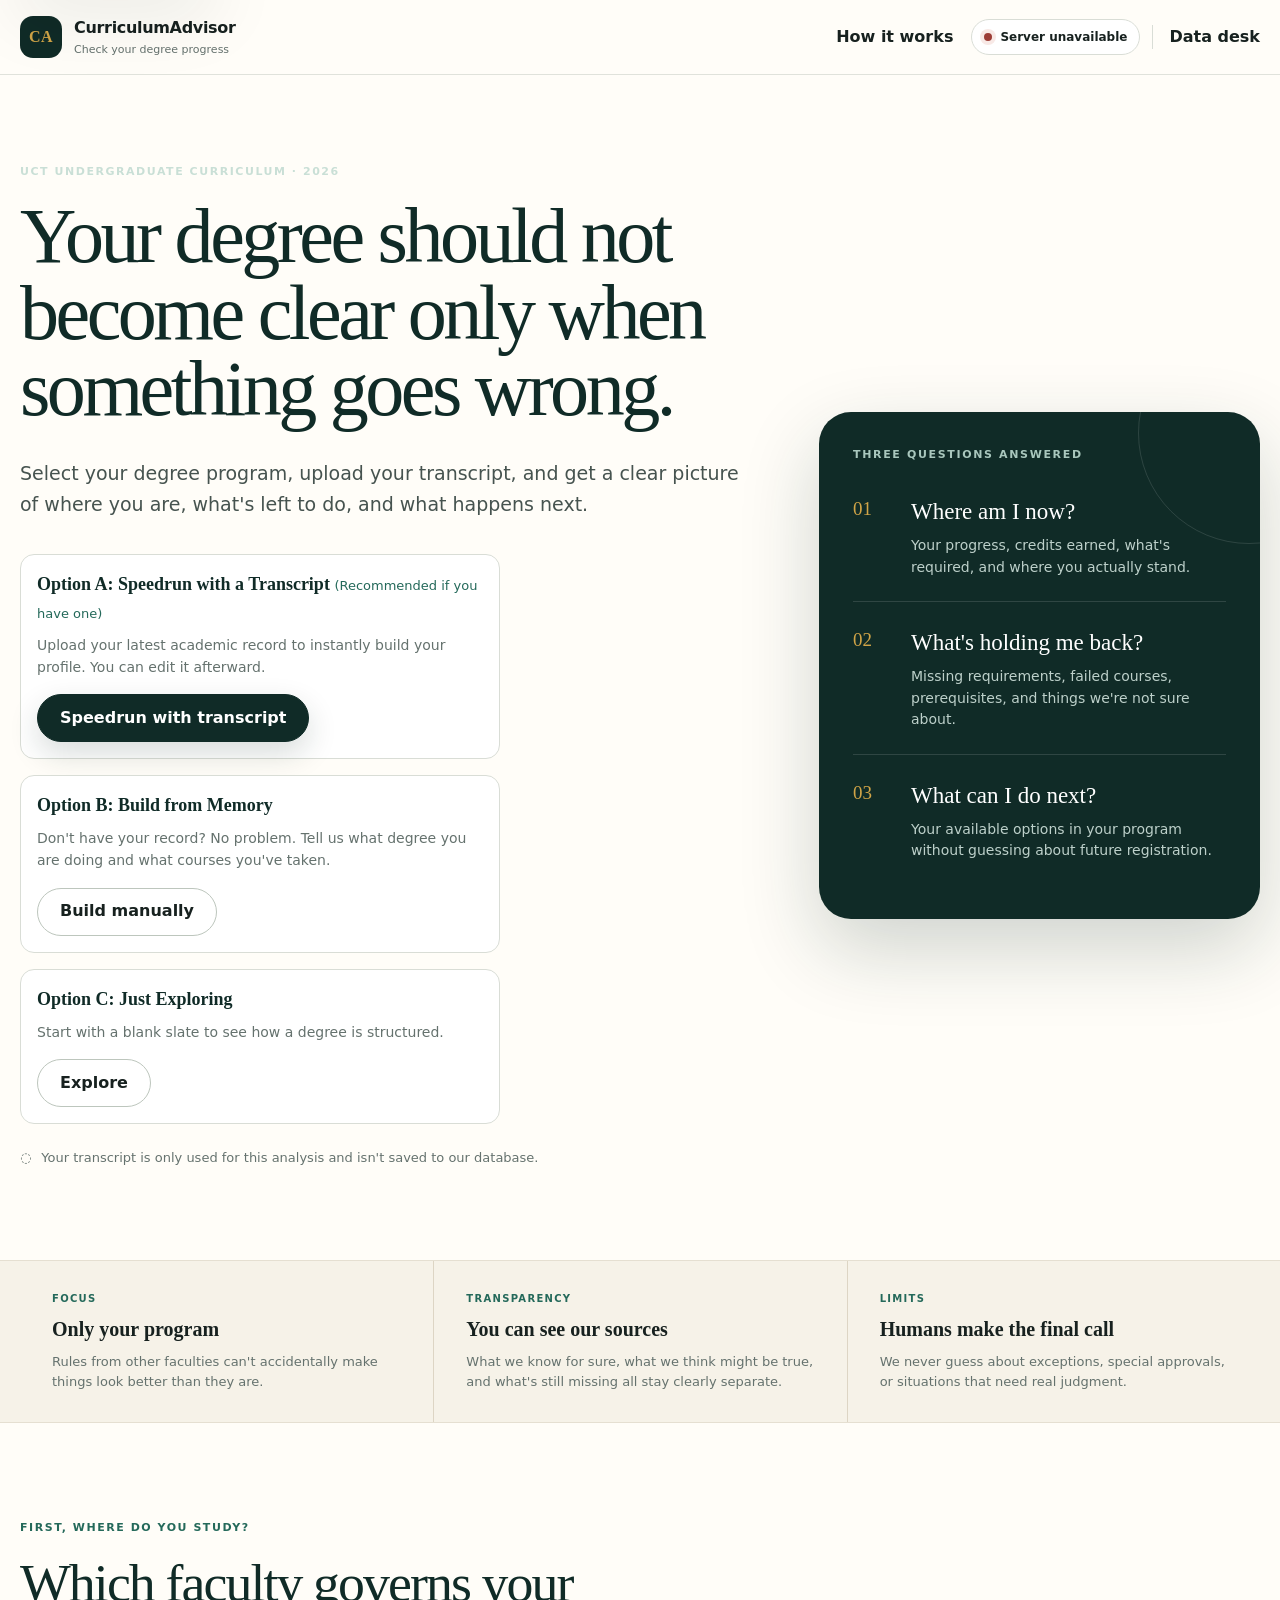
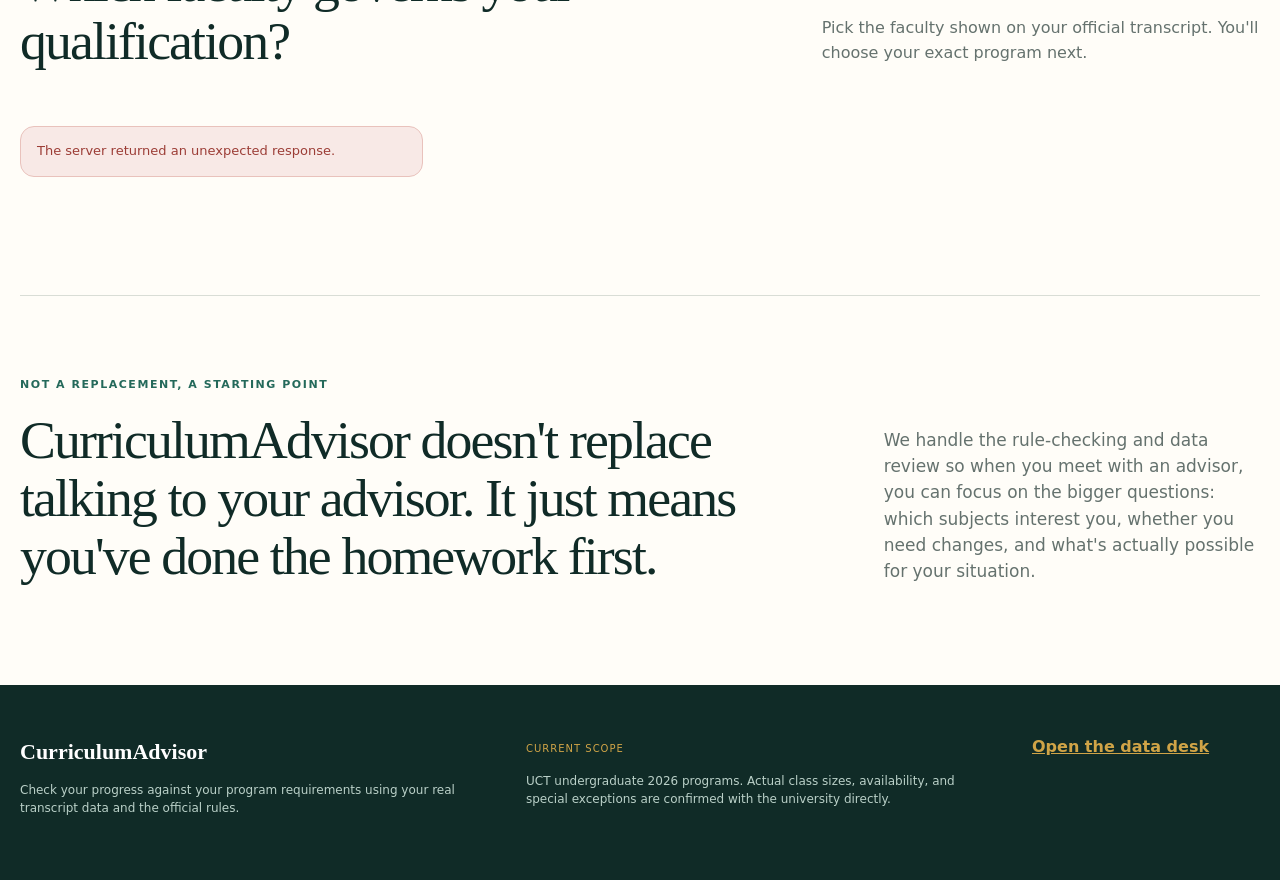
==== static/index.html @ bf668960 "feat: redesign onboarding screen with multiple pathways - Replaced singular transcript upload hero a" ====
<!doctype html>
<html lang="en">
<head>
  <meta charset="utf-8">
  <meta name="viewport" content="width=device-width, initial-scale=1">
  <meta name="description" content="CurriculumAdvisor turns a UCT transcript and selected academic route into a transparent, programme-scoped academic progress account.">
  <meta name="theme-color" content="#102b27">
  <title>CurriculumAdvisor · Understand your degree</title>
  <link rel="stylesheet" href="/static/app.css">
  <script src="/static/app.js" defer></script>
</head>
<body>
  <a class="skip-link" href="#main">Skip to main content</a>
  <div id="liveRegion" class="sr-only" role="status" aria-live="polite" aria-atomic="true"></div>

  <header class="site-header">
    <div class="shell header-inner">
      <button class="brand" id="homeButton" type="button" aria-label="CurriculumAdvisor home">
        <span class="brand-symbol" aria-hidden="true">CA</span>
        <span>
          <strong>CurriculumAdvisor</strong>
          <small>Check your degree progress</small>
        </span>
      </button>
      <nav class="header-actions" aria-label="Utility navigation">
        <button class="text-button" id="methodButton" type="button">How it works</button>
        <button class="status-button" id="statusButton" type="button">
          <span class="status-dot" aria-hidden="true"></span>
          <span id="statusLabel">Checking service</span>
        </button>
        <a class="admin-link" href="/admin">Data desk</a>
      </nav>
    </div>
  </header>

  <main id="main">
    <section id="landingView">
      <div class="hero-grid shell">
        <div class="hero-copy">
          <p class="kicker">UCT undergraduate curriculum · 2026</p>
          <h1>Your degree should not become clear only when something goes wrong.</h1>
          <p class="hero-lead">Select your degree program, upload your transcript, and get a clear picture of where you are, what's left to do, and what happens next.</p>
          <div class="hero-options">
            <div class="onboarding-option">
              <h3>Option A: Speedrun with a Transcript <span>(Recommended if you have one)</span></h3>
              <p>Upload your latest academic record to instantly build your profile. You can edit it afterward.</p>
              <a class="primary-action" href="#facultySection">Speedrun with transcript</a>
            </div>
            <div class="onboarding-option">
              <h3>Option B: Build from Memory</h3>
              <p>Don't have your record? No problem. Tell us what degree you are doing and what courses you've taken.</p>
              <button class="secondary-action" type="button" id="buildManuallyButton">Build manually</button>
            </div>
            <div class="onboarding-option">
              <h3>Option C: Just Exploring</h3>
              <p>Start with a blank slate to see how a degree is structured.</p>
              <button class="secondary-action" type="button" id="exploreButton">Explore</button>
            </div>
          </div>
          <div class="privacy-line">
            <span aria-hidden="true">◌</span>
            <span>Your transcript is only used for this analysis and isn't saved to our database.</span>
          </div>
        </div>
        <aside class="hero-argument" aria-label="What CurriculumAdvisor answers">
          <p class="argument-label">Three questions answered</p>
          <ol id="decisionLensList" class="decision-lenses">
            <li><span>01</span><div><strong>Where am I now?</strong><p>Your progress, credits earned, what's required, and where you actually stand.</p></div></li>
            <li><span>02</span><div><strong>What's holding me back?</strong><p>Missing requirements, failed courses, prerequisites, and things we're not sure about.</p></div></li>
            <li><span>03</span><div><strong>What can I do next?</strong><p>Your available options in your program without guessing about future registration.</p></div></li>
          </ol>
        </aside>
      </div>

      <section class="trust-band" aria-label="How we keep it honest">
        <div class="shell trust-grid">
          <article><span>Focus</span><strong>Only your program</strong><p>Rules from other faculties can't accidentally make things look better than they are.</p></article>
          <article><span>Transparency</span><strong>You can see our sources</strong><p>What we know for sure, what we think might be true, and what's still missing all stay clearly separate.</p></article>
          <article><span>Limits</span><strong>Humans make the final call</strong><p>We never guess about exceptions, special approvals, or situations that need real judgment.</p></article>
        </div>
      </section>

      <section class="faculty-section shell" id="facultySection" aria-labelledby="facultyHeading">
        <div class="section-heading">
          <div>
            <p class="kicker dark">First, where do you study?</p>
            <h2 id="facultyHeading">Which faculty governs your qualification?</h2>
          </div>
          <p>Pick the faculty shown on your official transcript. You'll choose your exact program next.</p>
        </div>
        <div class="faculty-grid" id="facultyGrid" aria-live="polite">
          <div class="loading-card"><span class="spinner" aria-hidden="true"></span> Loading faculty options…</div>
        </div>
      </section>

      <section class="principle-section shell">
        <div class="principle-copy">
          <p class="kicker dark">Not a replacement, a starting point</p>
          <h2>CurriculumAdvisor doesn't replace talking to your advisor. It just means you've done the homework first.</h2>
        </div>
        <p>We handle the rule-checking and data review so when you meet with an advisor, you can focus on the bigger questions: which subjects interest you, whether you need changes, and what's actually possible for your situation.</p>
      </section>
    </section>

    <section id="workspaceView" class="workspace-view hidden">
      <div class="shell workspace-shell">
        <aside class="route-rail" aria-label="Analysis progress">
          <button class="back-link" id="backToFaculties" type="button">← Change faculty</button>
          <div class="rail-faculty">
            <span class="rail-code" id="railFacultyCode">HUM</span>
            <div><small>Selected faculty</small><strong id="railFacultyName">Humanities</strong></div>
          </div>
          <ol class="step-list" id="stepList">
            <li class="active" data-step="route"><span>1</span><div><strong>Your degree program</strong><small>Program type and path</small></div></li>
            <li data-step="intent"><span>2</span><div><strong>Your plan</strong><small>Majors and how many years</small></div></li>
            <li data-step="evidence"><span>3</span><div><strong>Your transcript</strong><small>Upload your PDF</small></div></li>
            <li data-step="account"><span>4</span><div><strong>Your results</strong><small>Status, blockers, next steps</small></div></li>
          </ol>
          <div class="rail-note">
            <strong>Why we ask for your program first</strong>
            <p>The same course can count differently depending on your program. We need to know your program to understand what your grades actually mean for you.</p>
          </div>
        </aside>

        <section class="workspace-panel" id="setupPanel">
          <div class="workspace-heading">
            <div>
              <p class="kicker dark" id="workspaceKicker">Step 1 of 3</p>
              <h1 id="workspaceTitle">Which degree are you doing?</h1>
            </div>
            <button class="route-summary-button hidden" id="routeSummaryButton" type="button">View program details</button>
          </div>

          <div id="setupError" class="message error hidden" role="alert"></div>

          <section class="setup-step" id="routeStep">
            <div class="field-grid">
              <label class="field field-wide">
                <span>Degree or program</span>
                <select id="programmeSelect"><option value="">Choose your program</option></select>
                <small>Use the name from your official transcript.</small>
              </label>
              <label class="field hidden" id="pathwayField">
                <span>Specialization or stream (if any)</span>
                <select id="pathwaySelect"><option value="">Choose an option</option></select>
                <small>This helps us check the right rules for you.</small>
              </label>
            </div>
            <div id="programmePreview" class="programme-preview empty-state">
              <div class="empty-symbol" aria-hidden="true">↳</div>
              <div><strong>Your program sets what we'll check.</strong><p>Select it to see the length, credits needed, and what majors are available.</p></div>
            </div>
            <div class="step-actions">
              <span></span>
              <button class="primary-action button" id="routeContinue" type="button" disabled>Next: Your plan</button>
            </div>
          </section>

          <section class="setup-step hidden" id="intentStep">
            <div class="intent-intro">
              <h2>What are you working towards?</h2>
              <p>If your degree lets you choose majors, that affects what you need to do. Some programs have everything set already.</p>
            </div>
            <div class="field-grid">
              <label class="field hidden" id="majorOneField"><span>First major</span><select id="majorOne"><option value="">Choose a major</option></select></label>
              <label class="field hidden" id="majorTwoField"><span>Second major</span><select id="majorTwo"><option value="">Choose a major</option></select></label>
              <label class="field hidden" id="majorThreeField"><span>Extra major <em>optional</em></span><select id="majorThree"><option value="">Skip this</option></select></label>
              <label class="field"><span>How many years have you been enrolled? <em>optional</em></span><input id="yearsRegistered" type="number" min="1" max="20" inputmode="numeric" placeholder="e.g. 3"><small>We use this to check your progress.</small></label>
            </div>
            <div id="intentNotice" class="message neutral"></div>
            <div class="step-actions">
              <button class="secondary-action button" data-back-step="route" type="button">Back</button>
              <button class="primary-action button" id="intentContinue" type="button">Next: Upload transcript</button>
            </div>
          </section>

          <section class="setup-step hidden" id="evidenceStep">
            <div class="evidence-grid">
              <div>
                <p class="kicker dark">Your academic record</p>
                <h2>Upload your transcript</h2>
                <p>We'll read your courses, marks, and grades. Using your program, we'll show you what it all means for finishing your degree.</p>
                <ul class="evidence-rules">
                  <li>PDF format, up to 20 MB</li>
                  <li>Must be the official downloadable transcript from UCT</li>
                  <li>Photos or scans might not work if the text isn't clear</li>
                  <li>We'll clearly show what's missing vs. what you failed</li>
                </ul>
              </div>
              <div class="upload-card" id="uploadCard">
                <input id="transcriptFile" type="file" accept="application/pdf,.pdf">
                <div class="upload-mark" aria-hidden="true">↑</div>
                <strong>Drop your transcript here</strong>
                <p>or click to choose a file</p>
                <span id="selectedFile">No file selected</span>
              </div>
            </div>
            <div id="analysisError" class="message error hidden" role="alert"></div>
            <div id="analysisProgress" class="analysis-progress hidden" role="status">
              <span class="spinner large" aria-hidden="true"></span>
              <div><strong>Building your report</strong><p id="analysisProgressText">Reading your transcript and checking your program rules…</p></div>
            </div>
            <div class="step-actions">
              <button class="secondary-action button" data-back-step="intent" type="button">Back</button>
              <button class="primary-action button" id="analyseButton" type="button" disabled>Build my report</button>
            </div>
          </section>
        </section>

        <section class="report-panel hidden" id="reportPanel">
          <div class="report-toolbar">
            <button class="back-link" id="newAnalysisButton" type="button">← Start over</button>
            <div>
              <button class="text-button" id="copySummaryButton" type="button">Copy summary</button>
              <button class="secondary-action button compact" id="printButton" type="button">Print</button>
            </div>
          </div>
          <div id="reportContent"></div>
        </section>
      </div>
    </section>
  </main>

  <footer class="site-footer">
    <div class="shell footer-grid">
      <div><strong>CurriculumAdvisor</strong><p>Check your progress against your program requirements using your real transcript data and the official rules.</p></div>
      <div><span>Current scope</span><p>UCT undergraduate 2026 programs. Actual class sizes, availability, and special exceptions are confirmed with the university directly.</p></div>
      <div><a href="/admin">Open the data desk</a></div>
    </div>
  </footer>

  <dialog id="methodDialog" class="modal">
    <form method="dialog" class="modal-shell">
      <button class="modal-close" aria-label="Close" value="close">×</button>
      <p class="kicker dark">How it works</p>
      <h2>Four separate things we keep track of.</h2>
      <div class="method-grid">
        <article><span>01</span><strong>Your transcript</strong><p>What your academic record shows: courses you took, marks, grades, program name, and years.</p></article>
        <article><span>02</span><strong>Program rules</strong><p>What your program requires and which courses count toward it.</p></article>
        <article><span>03</span><strong>What we can figure out</strong><p>What we know for sure when we match your grades against the rules.</p></article>
        <article><span>04</span><strong>What needs human decision</strong><p>Things we can't guess: exceptions, substitutions, class availability, or special cases that need advisor approval.</p></article>
      </div>
      <div id="trustBoundaryList" class="trust-boundary-list"></div>
    </form>
  </dialog>

  <dialog id="statusDialog" class="modal small-modal">
    <form method="dialog" class="modal-shell">
      <button class="modal-close" aria-label="Close" value="close">×</button>
      <p class="kicker dark">Service status</p>
      <h2 id="statusDialogHeading">Checking readiness</h2>
      <div id="statusDialogBody" class="status-dialog-body"><span class="spinner"></span></div>
    </form>
  </dialog>

  <dialog id="routeDialog" class="modal">
    <form method="dialog" class="modal-shell">
      <button class="modal-close" aria-label="Close" value="close">×</button>
      <p class="kicker dark">Your program</p>
      <div id="routeDialogContent"></div>
    </form>
  </dialog>
</body>
</html>
---- static/app.css ----
:root{
  --forest:#102b27;
  --forest-2:#17483d;
  --forest-3:#24695a;
  --cream:#f6f2e8;
  --paper:#fffdf8;
  --ink:#17211f;
  --muted:#65726e;
  --line:#d9ddd6;
  --line-dark:#bdc6bd;
  --gold:#d0a447;
  --gold-soft:#f3e8c8;
  --sage:#dcebe4;
  --blue:#2c6172;
  --blue-soft:#e6f0f3;
  --red:#9c3d36;
  --red-soft:#f8e9e6;
  --amber:#8b5b08;
  --amber-soft:#fbf0d7;
  --green:#206348;
  --green-soft:#e5f2eb;
  --shadow:0 24px 70px rgba(23,33,31,.10);
  --shadow-soft:0 10px 30px rgba(23,33,31,.07);
  --radius:22px;
  --radius-sm:14px;
  --serif:"Iowan Old Style","Palatino Linotype",Palatino,Georgia,serif;
  --sans:Inter,ui-sans-serif,system-ui,-apple-system,BlinkMacSystemFont,"Segoe UI",sans-serif;
}
*{box-sizing:border-box}
html{scroll-behavior:smooth}
body{margin:0;background:var(--paper);color:var(--ink);font-family:var(--sans);line-height:1.55;-webkit-font-smoothing:antialiased}
button,input,select{font:inherit}
button{color:inherit}
a{color:inherit}
.hidden{display:none!important}
.sr-only{position:absolute!important;width:1px!important;height:1px!important;padding:0!important;margin:-1px!important;overflow:hidden!important;clip:rect(0,0,0,0)!important;white-space:nowrap!important;border:0!important}
.skip-link{position:fixed;left:16px;top:-60px;z-index:200;background:white;padding:12px 16px;border-radius:10px;box-shadow:var(--shadow)}
.skip-link:focus{top:16px}
.shell{width:min(1240px,calc(100% - 40px));margin-inline:auto}
.site-header{position:sticky;top:0;z-index:80;background:rgba(255,253,248,.93);backdrop-filter:blur(18px);border-bottom:1px solid rgba(217,221,214,.82)}
.header-inner{min-height:74px;display:flex;align-items:center;justify-content:space-between;gap:24px}
.brand{display:flex;align-items:center;gap:12px;border:0;background:none;padding:0;text-align:left;cursor:pointer}
.brand-symbol{width:42px;height:42px;border-radius:13px;background:var(--forest);color:var(--gold);display:grid;place-items:center;font-family:var(--serif);font-weight:800;letter-spacing:.03em}
.brand strong{display:block;font-size:16px;letter-spacing:-.02em}.brand small{display:block;color:var(--muted);font-size:11px;margin-top:1px}
.header-actions{display:flex;align-items:center;gap:12px}.text-button{border:0;background:none;padding:8px 6px;font-weight:650;cursor:pointer}.text-button:hover{text-decoration:underline;text-underline-offset:4px}.admin-link{font-weight:700;text-decoration:none;border-left:1px solid var(--line);padding-left:16px}.admin-link:hover{color:var(--forest-3)}
.status-button{border:1px solid var(--line);background:white;border-radius:999px;padding:8px 12px;display:flex;align-items:center;gap:8px;font-size:12px;font-weight:700;cursor:pointer}.status-dot{width:8px;height:8px;border-radius:50%;background:var(--amber);box-shadow:0 0 0 4px var(--amber-soft)}.status-button.ready .status-dot{background:var(--green);box-shadow:0 0 0 4px var(--green-soft)}.status-button.failed .status-dot{background:var(--red);box-shadow:0 0 0 4px var(--red-soft)}
.hero-grid{display:grid;grid-template-columns:minmax(0,1.25fr) minmax(340px,.75fr);gap:64px;align-items:center;padding-top:88px;padding-bottom:92px}
.kicker{text-transform:uppercase;letter-spacing:.14em;font-size:11px;font-weight:800;color:#c9dfd6;margin:0 0 18px}.kicker.dark{color:var(--forest-3)}
.hero-copy h1{font-family:var(--serif);font-size:clamp(48px,6.1vw,82px);font-weight:500;line-height:.98;letter-spacing:-.045em;margin:0;max-width:850px;color:var(--forest)}
.hero-lead{font-size:19px;line-height:1.65;color:#46534f;max-width:760px;margin:30px 0 0}
.hero-actions{display:flex;align-items:center;gap:14px;margin-top:34px;flex-wrap:wrap}.hero-options{display:flex;flex-direction:column;align-items:flex-start;gap:16px;margin-top:34px;width:100%;max-width:480px}.onboarding-option{border:1px solid var(--line);border-radius:var(--radius-sm);padding:16px;background:white;width:100%}.onboarding-option h3{margin:0 0 8px;font-family:var(--serif);font-size:18px;color:var(--forest)}.onboarding-option h3 span{font-size:13px;color:var(--forest-3);font-family:var(--sans);font-weight:normal}.onboarding-option p{margin:0 0 16px;font-size:14px;color:var(--muted)}.primary-action,.secondary-action{display:inline-flex;align-items:center;justify-content:center;min-height:48px;border-radius:999px;padding:0 22px;font-weight:760;text-decoration:none;cursor:pointer;transition:transform .18s ease,box-shadow .18s ease,background .18s ease}.primary-action{border:1px solid var(--forest);background:var(--forest);color:white;box-shadow:0 12px 30px rgba(16,43,39,.16)}.primary-action:hover{background:var(--forest-2);transform:translateY(-1px)}.primary-action:disabled{opacity:.45;cursor:not-allowed;transform:none}.secondary-action{border:1px solid var(--line-dark);background:transparent}.secondary-action:hover{background:white;box-shadow:var(--shadow-soft)}.button{min-height:44px}.compact{min-height:38px;padding-inline:16px;font-size:13px}
.privacy-line{display:flex;gap:10px;align-items:center;color:var(--muted);font-size:13px;margin-top:24px}
.hero-argument{background:var(--forest);color:white;border-radius:32px;padding:34px;box-shadow:0 30px 80px rgba(16,43,39,.20);position:relative;overflow:hidden}.hero-argument:after{content:"";position:absolute;width:220px;height:220px;border:1px solid rgba(255,255,255,.12);border-radius:50%;right:-100px;top:-90px}.argument-label{font-size:11px;text-transform:uppercase;letter-spacing:.15em;color:#a9c7bd;font-weight:800;margin:0 0 8px}.decision-lenses{list-style:none;padding:0;margin:0}.decision-lenses li{display:grid;grid-template-columns:42px 1fr;gap:16px;padding:23px 0;border-top:1px solid rgba(255,255,255,.13)}.decision-lenses li:first-child{border-top:0}.decision-lenses>li>span{font-family:var(--serif);font-size:19px;color:var(--gold)}.decision-lenses strong{font-family:var(--serif);font-size:23px;font-weight:500}.decision-lenses p{margin:5px 0 0;color:#bdd0ca;font-size:14px}
.trust-band{background:var(--cream);border-block:1px solid #e5dfd1}.trust-grid{display:grid;grid-template-columns:repeat(3,1fr)}.trust-grid article{padding:30px 32px;border-left:1px solid #ddd5c4}.trust-grid article:first-child{border-left:0}.trust-grid span{display:block;color:var(--forest-3);font-size:10px;text-transform:uppercase;letter-spacing:.13em;font-weight:850}.trust-grid strong{display:block;margin-top:7px;font-family:var(--serif);font-size:20px;font-weight:600}.trust-grid p{color:var(--muted);font-size:13px;margin:7px 0 0}
.faculty-section{padding-top:96px;padding-bottom:100px}.section-heading{display:grid;grid-template-columns:1.1fr .65fr;gap:60px;align-items:end;margin-bottom:38px}.section-heading h2,.principle-copy h2{font-family:var(--serif);font-size:clamp(36px,4.2vw,58px);line-height:1.08;letter-spacing:-.035em;font-weight:500;margin:0;color:var(--forest)}.section-heading>p{color:var(--muted);font-size:16px;margin:0 0 5px}
.faculty-grid{display:grid;grid-template-columns:repeat(3,1fr);gap:16px}.faculty-card{min-height:250px;border:1px solid var(--line);background:white;border-radius:var(--radius);padding:26px;text-align:left;display:flex;flex-direction:column;justify-content:space-between;cursor:pointer;transition:transform .2s ease,border-color .2s ease,box-shadow .2s ease;position:relative;overflow:hidden}.faculty-card:hover{transform:translateY(-4px);border-color:#a9b8ad;box-shadow:var(--shadow)}.faculty-card:after{content:"↗";position:absolute;right:24px;top:22px;color:var(--forest-3);font-size:18px}.faculty-index{font-family:var(--serif);font-size:14px;color:var(--gold);font-weight:700}.faculty-card h3{font-family:var(--serif);font-size:27px;line-height:1.05;font-weight:550;margin:40px 0 10px;color:var(--forest);max-width:85%}.faculty-card p{color:var(--muted);font-size:13px;margin:0}.faculty-meta{display:flex;gap:8px;align-items:center;margin-top:22px}.mini-badge{background:var(--sage);color:var(--forest-2);padding:5px 8px;border-radius:999px;font-size:10px;text-transform:uppercase;letter-spacing:.07em;font-weight:800}.loading-card{grid-column:1/-1;min-height:180px;display:flex;align-items:center;justify-content:center;gap:12px;border:1px dashed var(--line-dark);border-radius:var(--radius);color:var(--muted)}
.principle-section{border-top:1px solid var(--line);padding:80px 0 100px;display:grid;grid-template-columns:1.25fr .6fr;gap:80px;align-items:end}.principle-section>p{font-size:17px;color:var(--muted);margin:0}
.workspace-view{background:#f2f1eb;min-height:calc(100vh - 74px);padding:36px 0 72px}.workspace-shell{display:grid;grid-template-columns:300px minmax(0,1fr);gap:24px;align-items:start}.route-rail,.workspace-panel,.report-panel{background:white;border:1px solid var(--line);border-radius:26px;box-shadow:var(--shadow-soft)}.route-rail{padding:24px;position:sticky;top:98px}.back-link{border:0;background:none;padding:0;color:var(--forest-3);font-weight:750;cursor:pointer}.back-link:hover{text-decoration:underline;text-underline-offset:4px}.rail-faculty{display:flex;align-items:center;gap:12px;padding:24px 0;border-bottom:1px solid var(--line)}.rail-code{width:46px;height:46px;border-radius:14px;background:var(--forest);color:var(--gold);display:grid;place-items:center;font-size:11px;font-weight:850}.rail-faculty small{display:block;color:var(--muted);font-size:10px;text-transform:uppercase;letter-spacing:.1em}.rail-faculty strong{font-family:var(--serif);font-size:19px}.step-list{list-style:none;padding:22px 0;margin:0}.step-list li{display:grid;grid-template-columns:34px 1fr;gap:12px;position:relative;padding:10px 0 20px;color:#89928f}.step-list li:not(:last-child):after{content:"";position:absolute;left:16px;top:43px;bottom:-2px;width:1px;background:var(--line)}.step-list li>span{width:34px;height:34px;border:1px solid var(--line-dark);border-radius:50%;display:grid;place-items:center;font-size:12px;font-weight:800;background:white;position:relative;z-index:1}.step-list strong{display:block;font-size:13px}.step-list small{font-size:11px}.step-list li.active{color:var(--forest)}.step-list li.active>span{background:var(--forest);border-color:var(--forest);color:white}.step-list li.complete{color:var(--green)}.step-list li.complete>span{background:var(--green-soft);border-color:#a8ccb9;color:var(--green)}.rail-note{background:var(--cream);border-radius:16px;padding:16px}.rail-note strong{font-family:var(--serif);font-size:16px}.rail-note p{font-size:11px;color:var(--muted);margin:7px 0 0}
.workspace-panel,.report-panel{padding:38px;min-height:680px}.workspace-heading{display:flex;justify-content:space-between;gap:20px;align-items:start;border-bottom:1px solid var(--line);padding-bottom:28px;margin-bottom:32px}.workspace-heading h1{font-family:var(--serif);font-size:clamp(34px,4vw,50px);line-height:1.05;font-weight:500;letter-spacing:-.035em;margin:0;color:var(--forest);max-width:700px}.route-summary-button{border:1px solid var(--line);background:white;border-radius:999px;padding:9px 14px;font-size:12px;font-weight:750;cursor:pointer}.route-summary-button:hover{background:var(--cream)}
.field-grid{display:grid;grid-template-columns:repeat(2,minmax(0,1fr));gap:18px}.field{display:flex;flex-direction:column;gap:7px}.field-wide{grid-column:1/-1}.field>span{font-weight:750;font-size:13px}.field em{font-style:normal;color:var(--muted);font-weight:500}.field select,.field input{width:100%;min-height:50px;border:1px solid var(--line-dark);background:white;border-radius:12px;padding:0 14px;color:var(--ink);outline:none}.field select:focus,.field input:focus{border-color:var(--forest-3);box-shadow:0 0 0 4px rgba(36,105,90,.10)}.field small{color:var(--muted);font-size:11px}.programme-preview{margin-top:24px;border:1px solid var(--line);border-radius:20px;padding:22px;background:#fbfbf8}.empty-state{display:flex;gap:16px;align-items:center;color:var(--muted)}.empty-symbol{width:48px;height:48px;border-radius:14px;background:var(--sage);color:var(--forest);display:grid;place-items:center;font-size:22px}.empty-state strong{color:var(--ink)}.empty-state p{margin:4px 0 0;font-size:13px}.programme-card-head{display:flex;justify-content:space-between;gap:20px}.programme-card-head h3{font-family:var(--serif);font-size:26px;font-weight:550;margin:0;color:var(--forest)}.programme-card-head p{margin:6px 0 0;color:var(--muted);font-size:13px}.badge{display:inline-flex;align-items:center;justify-content:center;border-radius:999px;padding:5px 9px;font-size:10px;font-weight:850;letter-spacing:.04em;text-transform:uppercase;white-space:nowrap}.badge.verified,.badge.complete,.badge.eligible{background:var(--green-soft);color:var(--green)}.badge.provisional,.badge.requires_verification,.badge.unverified,.badge.not_verified,.badge.discretionary,.badge.unknown,.badge.unscoped,.badge.attention_required{background:var(--amber-soft);color:var(--amber)}.badge.not_eligible,.badge.incomplete,.badge.conflict,.badge.missing,.badge.not_recognised,.badge.not_recognized{background:var(--red-soft);color:var(--red)}.programme-metrics{display:grid;grid-template-columns:repeat(4,1fr);gap:10px;margin-top:20px}.programme-metrics div{border-left:2px solid var(--gold);padding-left:11px}.programme-metrics strong{display:block;font-size:17px}.programme-metrics span{font-size:10px;color:var(--muted)}.programme-notes{display:grid;grid-template-columns:repeat(3,1fr);gap:12px;margin-top:20px}.programme-notes article{background:white;border:1px solid var(--line);border-radius:14px;padding:14px}.programme-notes strong{display:block;font-size:11px;text-transform:uppercase;letter-spacing:.08em;color:var(--forest-3)}.programme-notes p{font-size:11px;color:var(--muted);margin:6px 0 0}.step-actions{display:flex;justify-content:space-between;align-items:center;gap:14px;margin-top:32px;padding-top:24px;border-top:1px solid var(--line)}
.intent-intro h2,.evidence-grid h2{font-family:var(--serif);font-size:32px;font-weight:500;margin:0;color:var(--forest)}.intent-intro p,.evidence-grid>div>p{color:var(--muted);margin:8px 0 24px}.message{border-radius:14px;padding:14px 16px;font-size:13px;margin:18px 0}.message.error{background:var(--red-soft);color:var(--red);border:1px solid #e9c2bc}.message.neutral{background:var(--blue-soft);color:var(--blue);border:1px solid #c6dce3}.message.success{background:var(--green-soft);color:var(--green);border:1px solid #bddcca}
.evidence-grid{display:grid;grid-template-columns:1fr .9fr;gap:36px;align-items:center}.evidence-rules{padding-left:19px;color:var(--muted);font-size:13px}.evidence-rules li{margin:7px 0}.upload-card{min-height:285px;border:1.5px dashed #9db4aa;border-radius:22px;background:#f8fbf8;display:flex;flex-direction:column;align-items:center;justify-content:center;text-align:center;padding:24px;cursor:pointer;transition:border-color .18s ease,background .18s ease,transform .18s ease}.upload-card:hover,.upload-card.drag{border-color:var(--forest-3);background:var(--sage);transform:translateY(-2px)}.upload-card input{position:absolute;width:1px;height:1px;opacity:0;pointer-events:none}.upload-mark{width:58px;height:58px;border-radius:18px;background:var(--forest);color:white;display:grid;place-items:center;font-size:26px;margin-bottom:18px}.upload-card strong{font-family:var(--serif);font-size:23px}.upload-card p{color:var(--muted);margin:4px 0 16px}.upload-card span{font-size:11px;color:var(--forest-3);font-weight:750;max-width:100%;overflow-wrap:anywhere}.analysis-progress{display:flex;align-items:center;gap:16px;background:var(--cream);border-radius:16px;padding:18px;margin-top:20px}.analysis-progress strong{display:block}.analysis-progress p{margin:3px 0 0;color:var(--muted);font-size:12px}.spinner{width:18px;height:18px;border-radius:50%;border:2px solid var(--line);border-top-color:var(--forest-3);display:inline-block;animation:spin .8s linear infinite}.spinner.large{width:30px;height:30px;border-width:3px}@keyframes spin{to{transform:rotate(360deg)}}
.report-panel{min-width:0}.report-toolbar{display:flex;justify-content:space-between;align-items:center;border-bottom:1px solid var(--line);padding-bottom:18px;margin-bottom:24px}.report-toolbar>div{display:flex;gap:10px;align-items:center}.report-hero{border-radius:24px;background:var(--forest);color:white;padding:34px;display:grid;grid-template-columns:1fr auto;gap:24px;align-items:end;position:relative;overflow:hidden}.report-hero:after{content:"";position:absolute;width:260px;height:260px;border:1px solid rgba(255,255,255,.11);border-radius:50%;right:-95px;top:-130px}.report-hero .badge{position:relative;z-index:1}.report-hero h1{font-family:var(--serif);font-size:clamp(38px,5vw,62px);font-weight:500;line-height:1;letter-spacing:-.04em;margin:18px 0 9px;position:relative;z-index:1}.report-hero p{color:#bed2ca;margin:0;position:relative;z-index:1}.report-score{text-align:right;position:relative;z-index:1}.report-score strong{font-family:var(--serif);font-size:52px;font-weight:500;color:var(--gold)}.report-score span{display:block;color:#bed2ca;font-size:11px;text-transform:uppercase;letter-spacing:.1em}.decision-grid{display:grid;grid-template-columns:repeat(3,1fr);gap:14px;margin:18px 0}.decision-card{border:1px solid var(--line);border-radius:18px;padding:20px;background:#fff}.decision-card>span{font-size:10px;text-transform:uppercase;letter-spacing:.12em;color:var(--forest-3);font-weight:850}.decision-card h2{font-family:var(--serif);font-size:23px;font-weight:550;line-height:1.1;margin:8px 0}.decision-card p{font-size:12px;color:var(--muted);margin:0}.decision-card.alert{background:var(--red-soft);border-color:#ebc9c4}.decision-card.caution{background:var(--amber-soft);border-color:#ead6a8}.decision-card.good{background:var(--green-soft);border-color:#c6dfd1}
.report-tabs{display:flex;gap:5px;overflow:auto;border-bottom:1px solid var(--line);margin-top:30px}.report-tab{border:0;background:none;padding:13px 15px;font-size:12px;font-weight:780;color:var(--muted);border-bottom:2px solid transparent;cursor:pointer;white-space:nowrap}.report-tab.active{color:var(--forest);border-bottom-color:var(--forest)}.report-section{padding:28px 0}.report-section-heading{display:flex;justify-content:space-between;align-items:end;gap:20px;margin-bottom:18px}.report-section-heading h2{font-family:var(--serif);font-size:31px;font-weight:500;margin:0;color:var(--forest)}.report-section-heading p{font-size:12px;color:var(--muted);max-width:430px;margin:0}.metric-grid{display:grid;grid-template-columns:repeat(4,1fr);gap:12px}.metric-card{border:1px solid var(--line);border-radius:17px;padding:18px}.metric-card strong{font-family:var(--serif);font-size:33px;font-weight:500;color:var(--forest)}.metric-card span{display:block;color:var(--muted);font-size:11px;margin-top:3px}.requirement-list{display:grid;gap:10px}.requirement-card{display:grid;grid-template-columns:40px minmax(0,1fr) auto;gap:14px;align-items:start;border:1px solid var(--line);border-radius:16px;padding:17px;background:white}.requirement-icon{width:36px;height:36px;border-radius:12px;background:var(--red-soft);color:var(--red);display:grid;place-items:center;font-weight:850}.requirement-card.complete .requirement-icon{background:var(--green-soft);color:var(--green)}.requirement-card h3{font-size:14px;margin:0}.requirement-card p{font-size:11px;color:var(--muted);margin:4px 0 9px}.progress-track{height:5px;background:#edf0ec;border-radius:999px;overflow:hidden}.progress-track i{display:block;height:100%;background:var(--forest-3);border-radius:999px}.major-grid,.course-grid{display:grid;grid-template-columns:repeat(2,minmax(0,1fr));gap:12px}.major-card,.course-card,.evidence-card{border:1px solid var(--line);border-radius:17px;padding:18px}.major-card-head,.course-card-head{display:flex;justify-content:space-between;gap:12px;align-items:start}.major-card h3,.course-card h3{font-family:var(--serif);font-size:21px;font-weight:550;margin:0;color:var(--forest)}.major-card ul{padding-left:17px;font-size:11px;color:var(--muted)}.course-code{font-weight:850;letter-spacing:.03em;color:var(--forest-3);font-size:12px}.course-card p{font-size:11px;color:var(--muted);margin:7px 0}.course-meta{display:flex;gap:7px;flex-wrap:wrap;margin-top:11px}.course-meta span{background:var(--cream);border-radius:999px;padding:5px 8px;font-size:10px}.filter-bar{display:grid;grid-template-columns:1fr 160px;gap:10px;margin-bottom:16px}.filter-bar input,.filter-bar select{min-height:43px;border:1px solid var(--line-dark);border-radius:11px;padding:0 12px;background:white}.notice-stack{display:grid;gap:10px}.notice-row{border-left:3px solid var(--amber);background:var(--amber-soft);padding:13px 15px;border-radius:0 12px 12px 0;font-size:12px;color:#65480d}.notice-row.info{border-color:var(--blue);background:var(--blue-soft);color:var(--blue)}.evidence-grid-report{display:grid;grid-template-columns:repeat(2,1fr);gap:12px}.evidence-card>span{font-size:10px;text-transform:uppercase;letter-spacing:.1em;color:var(--forest-3);font-weight:850}.evidence-card h3{font-family:var(--serif);font-size:20px;font-weight:550;margin:7px 0}.evidence-card p{font-size:11px;color:var(--muted)}.empty-report{border:1px dashed var(--line-dark);border-radius:16px;padding:30px;text-align:center;color:var(--muted)}
.status-widget{display:flex;flex-direction:column;align-items:flex-end;gap:6px;min-width:max-content}.requirement-card>.status-widget{justify-self:end}.status-explanation{max-width:280px;font-size:11px;color:var(--muted)}.status-explanation summary{display:inline-flex;align-items:center;min-height:24px;border:1px solid var(--line);border-radius:999px;background:white;color:var(--forest-3);padding:0 9px;font-size:10px;font-weight:850;cursor:pointer;list-style:none;white-space:nowrap}.status-explanation summary::-webkit-details-marker{display:none}.status-explanation div{margin-top:7px;border:1px solid var(--line);background:#fbfbf8;border-radius:12px;padding:10px;color:var(--ink);box-shadow:0 12px 28px rgba(31,42,35,.08)}.status-explanation ul{margin:0;padding-left:16px;display:grid;gap:5px}.report-hero .status-widget{align-items:flex-start;position:relative;z-index:1}.report-hero .status-explanation summary{background:rgba(255,255,255,.13);border-color:rgba(255,255,255,.24);color:white}.report-hero .status-explanation div{background:white;color:var(--ink)}.notice-group{border:1px solid var(--line);border-radius:14px;background:white;overflow:hidden}.notice-group summary{display:flex;align-items:center;justify-content:space-between;gap:12px;padding:13px 15px;cursor:pointer;color:var(--forest);font-size:12px;font-weight:850;list-style:none}.notice-group summary::-webkit-details-marker{display:none}.notice-group summary span{overflow-wrap:anywhere}.notice-group summary strong{background:var(--cream);border-radius:999px;padding:4px 8px;font-size:10px;color:var(--forest-3)}.notice-group-body{display:grid;gap:8px;padding:0 12px 12px}.notice-group.info summary strong{background:var(--blue-soft);color:var(--blue)}.notice-group.recognition summary strong{background:var(--amber-soft);color:var(--amber)}
.modal{width:min(860px,calc(100% - 30px));border:0;border-radius:26px;padding:0;box-shadow:0 40px 100px rgba(0,0,0,.26);background:white}.modal::backdrop{background:rgba(8,25,22,.68);backdrop-filter:blur(4px)}.modal-shell{padding:34px;position:relative}.modal-shell h2{font-family:var(--serif);font-size:38px;font-weight:500;line-height:1.05;color:var(--forest);margin:0 0 24px}.modal-close{position:absolute;right:20px;top:18px;border:0;background:var(--cream);width:36px;height:36px;border-radius:50%;font-size:22px;cursor:pointer}.method-grid{display:grid;grid-template-columns:repeat(2,1fr);gap:12px}.method-grid article{border:1px solid var(--line);border-radius:16px;padding:18px}.method-grid span{color:var(--gold);font-family:var(--serif);font-weight:800}.method-grid strong{display:block;font-family:var(--serif);font-size:20px;margin-top:13px}.method-grid p{font-size:12px;color:var(--muted)}.trust-boundary-list{margin-top:18px;background:var(--cream);border-radius:16px;padding:18px}.trust-boundary-list div{display:flex;gap:10px;font-size:12px;padding:8px 0;border-top:1px solid #ded8ca}.trust-boundary-list div:first-child{border-top:0}.small-modal{width:min(560px,calc(100% - 30px))}.status-dialog-body{display:grid;gap:10px}.status-faculty{display:flex;justify-content:space-between;border-bottom:1px solid var(--line);padding:10px 0;font-size:12px}.status-faculty strong{color:var(--green)}
.site-footer{background:var(--forest);color:white;padding:50px 0}.footer-grid{display:grid;grid-template-columns:1fr 1fr .5fr;gap:50px}.footer-grid strong{font-family:var(--serif);font-size:22px;font-weight:550}.footer-grid p{font-size:12px;color:#bad0c8}.footer-grid span{font-size:10px;text-transform:uppercase;letter-spacing:.1em;color:var(--gold)}.footer-grid a{color:var(--gold);font-weight:750}
@media(max-width:1020px){.hero-grid{grid-template-columns:1fr;gap:36px}.hero-argument{max-width:720px}.faculty-grid{grid-template-columns:repeat(2,1fr)}.workspace-shell{grid-template-columns:1fr}.route-rail{position:static}.step-list{display:grid;grid-template-columns:repeat(4,1fr);gap:8px}.step-list li{display:block;padding:0}.step-list li:after{display:none}.step-list li>span{margin-bottom:7px}.rail-note{display:none}.decision-grid{grid-template-columns:1fr}.metric-grid{grid-template-columns:repeat(2,1fr)}}
@media(max-width:720px){.shell{width:min(100% - 24px,1240px)}.header-actions .text-button,.admin-link{display:none}.hero-grid{padding-top:55px;padding-bottom:60px}.hero-copy h1{font-size:47px}.hero-lead{font-size:16px}.trust-grid{grid-template-columns:1fr}.trust-grid article{border-left:0;border-top:1px solid #ddd5c4;padding-inline:0}.trust-grid article:first-child{border-top:0}.faculty-section{padding-block:65px}.section-heading,.principle-section{grid-template-columns:1fr;gap:24px}.faculty-grid{grid-template-columns:1fr}.workspace-view{padding-top:14px}.workspace-shell{width:100%}.route-rail,.workspace-panel,.report-panel{border-radius:0;border-inline:0}.route-rail{padding:18px 16px}.rail-faculty{padding:15px 0}.step-list{grid-template-columns:repeat(4,minmax(70px,1fr));overflow:auto}.step-list small{display:none}.workspace-panel,.report-panel{padding:24px 16px;min-height:0}.workspace-heading{display:block}.route-summary-button{margin-top:16px}.field-grid,.evidence-grid,.programme-notes,.method-grid,.major-grid,.course-grid,.evidence-grid-report{grid-template-columns:1fr}.programme-metrics{grid-template-columns:repeat(2,1fr)}.step-actions{align-items:stretch}.step-actions .button{flex:1}.report-hero{grid-template-columns:1fr}.report-score{text-align:left}.metric-grid{grid-template-columns:repeat(2,1fr)}.requirement-card{grid-template-columns:36px 1fr}.requirement-card>.badge{grid-column:2;justify-self:start}.filter-bar{grid-template-columns:1fr}.footer-grid{grid-template-columns:1fr;gap:20px}.modal-shell{padding:28px 20px}.modal-shell h2{font-size:31px}}
@media(max-width:720px){.requirement-card>.status-widget{grid-column:2;justify-self:start;align-items:flex-start}.major-card-head,.course-card-head{align-items:flex-start}.status-widget{align-items:flex-start;min-width:0}.status-explanation{max-width:100%}}
@media print{.site-header,.site-footer,.route-rail,.report-toolbar,.report-tabs{display:none!important}.workspace-view{background:white;padding:0}.workspace-shell{display:block;width:100%}.report-panel{border:0;box-shadow:none;padding:0}.report-section{display:block!important}.report-hero{print-color-adjust:exact;-webkit-print-color-adjust:exact}.badge,.decision-card,.notice-row{print-color-adjust:exact;-webkit-print-color-adjust:exact}}
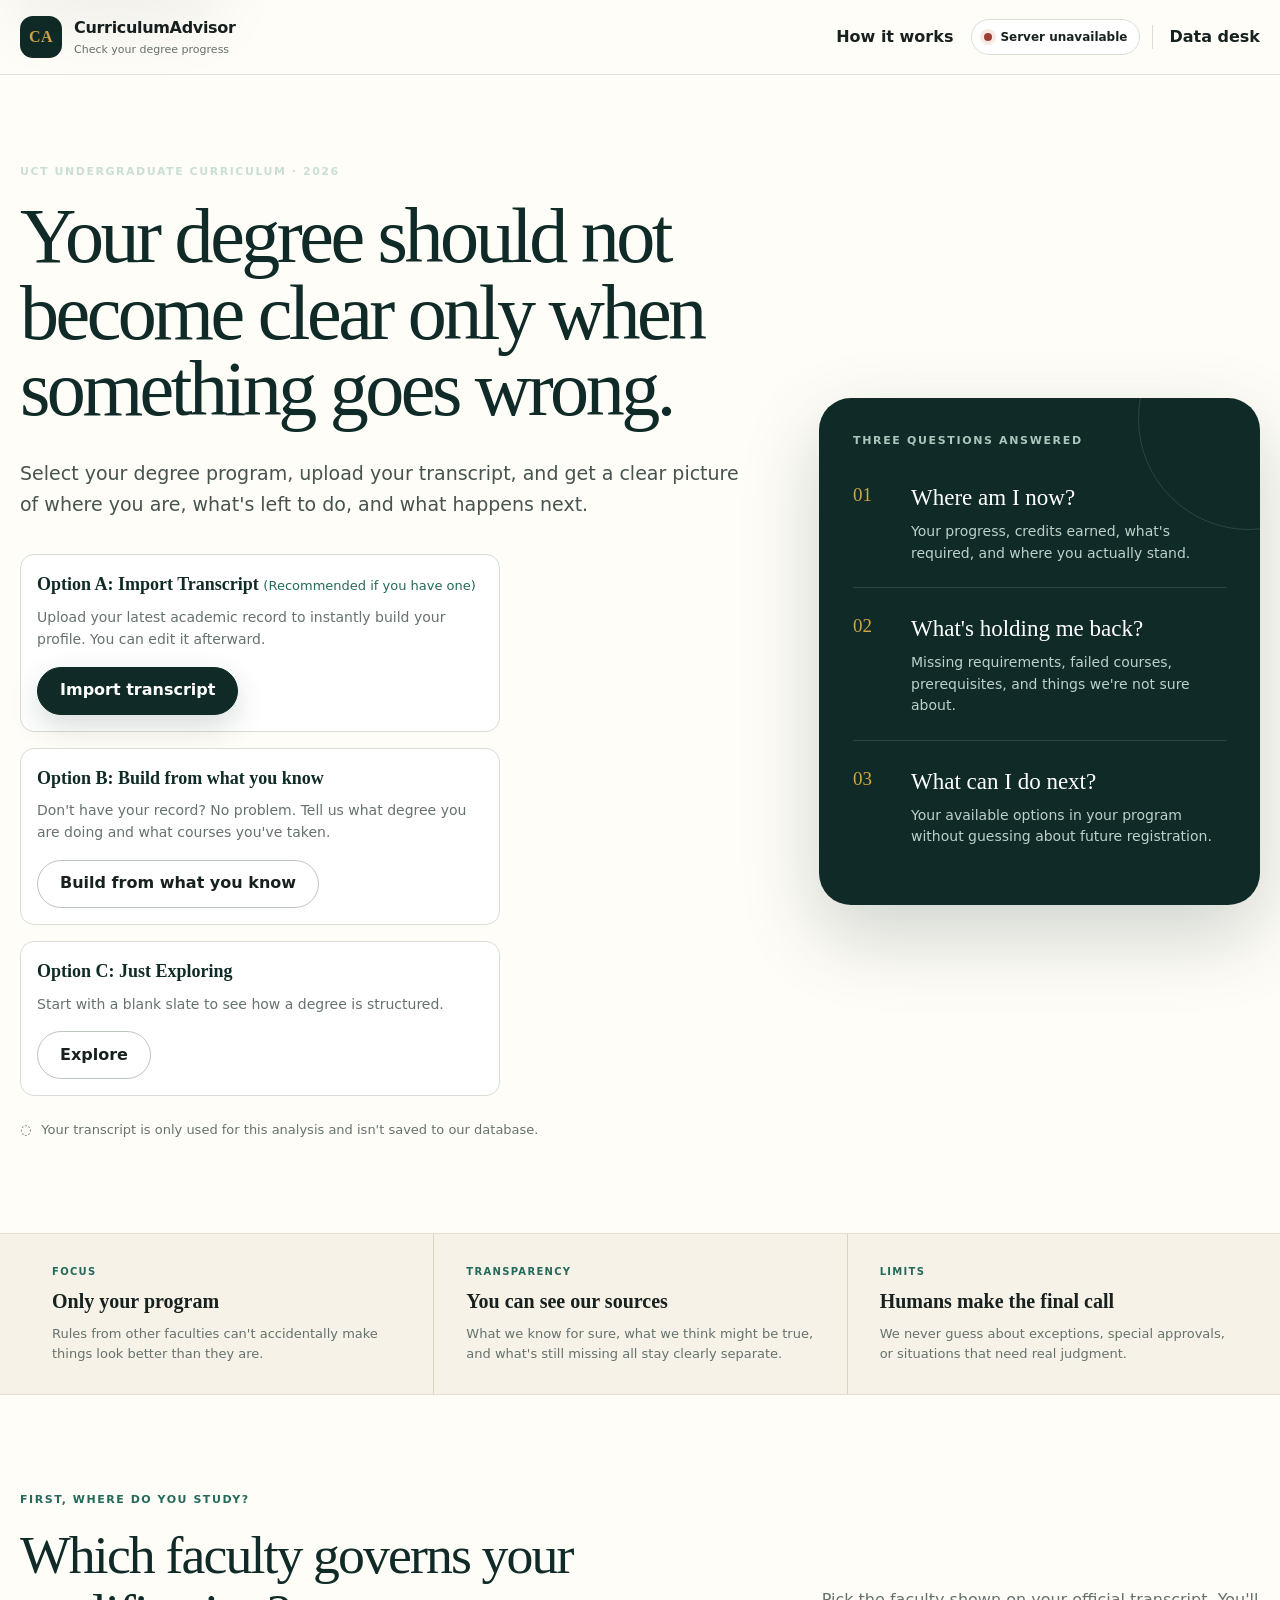
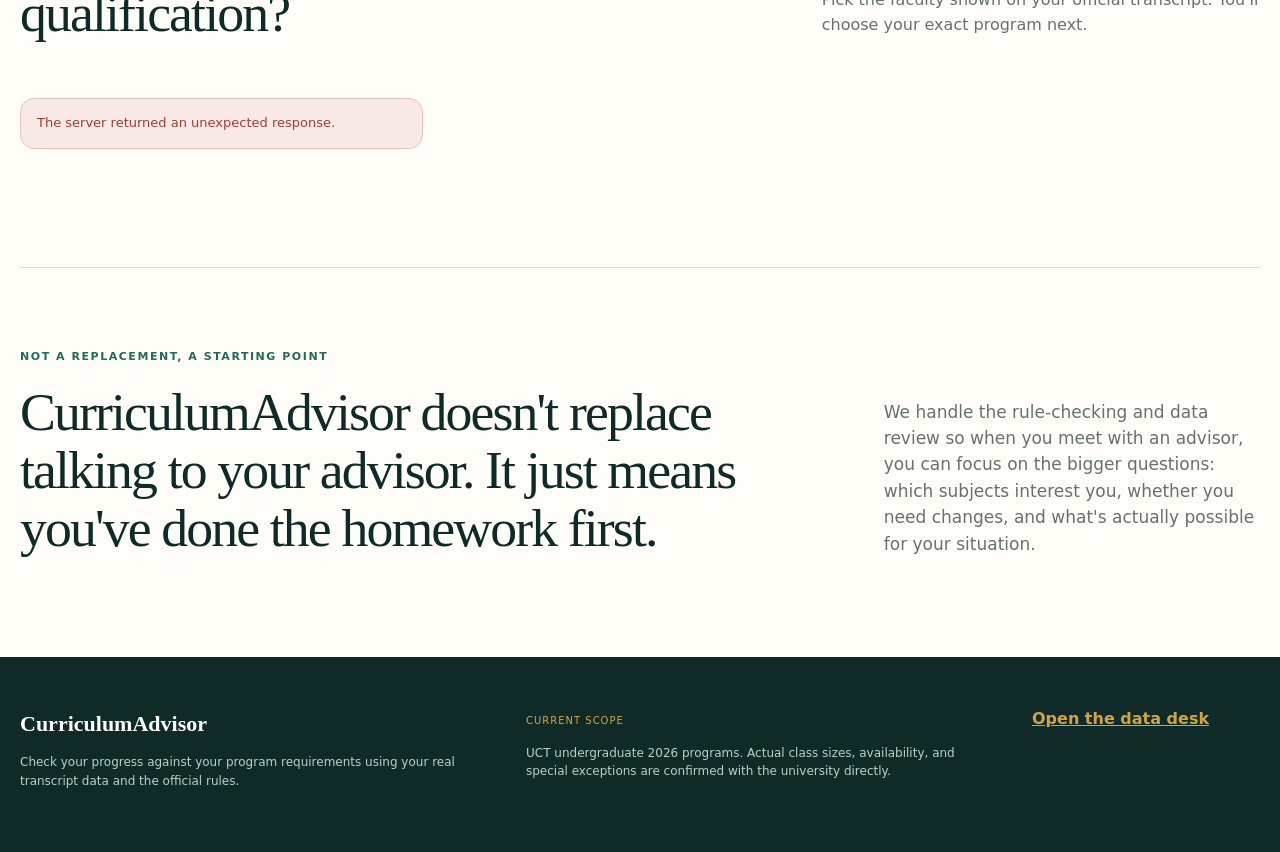
==== commit 92996894: "fix: update onboarding options text and bind manual entry button Co-authored-by: lukho37nqose-rgb <2" ====
--- a/static/index.html
+++ b/static/index.html
@@ -42,14 +42,14 @@
           <p class="hero-lead">Select your degree program, upload your transcript, and get a clear picture of where you are, what's left to do, and what happens next.</p>
           <div class="hero-options">
             <div class="onboarding-option">
-              <h3>Option A: Speedrun with a Transcript <span>(Recommended if you have one)</span></h3>
+              <h3>Option A: Import Transcript <span>(Recommended if you have one)</span></h3>
               <p>Upload your latest academic record to instantly build your profile. You can edit it afterward.</p>
-              <a class="primary-action" href="#facultySection">Speedrun with transcript</a>
+              <a class="primary-action" href="#facultySection">Import transcript</a>
             </div>
             <div class="onboarding-option">
-              <h3>Option B: Build from Memory</h3>
+              <h3>Option B: Build from what you know</h3>
               <p>Don't have your record? No problem. Tell us what degree you are doing and what courses you've taken.</p>
-              <button class="secondary-action" type="button" id="buildManuallyButton">Build manually</button>
+              <button class="secondary-action" type="button" id="buildManuallyButton">Build from what you know</button>
             </div>
             <div class="onboarding-option">
               <h3>Option C: Just Exploring</h3>
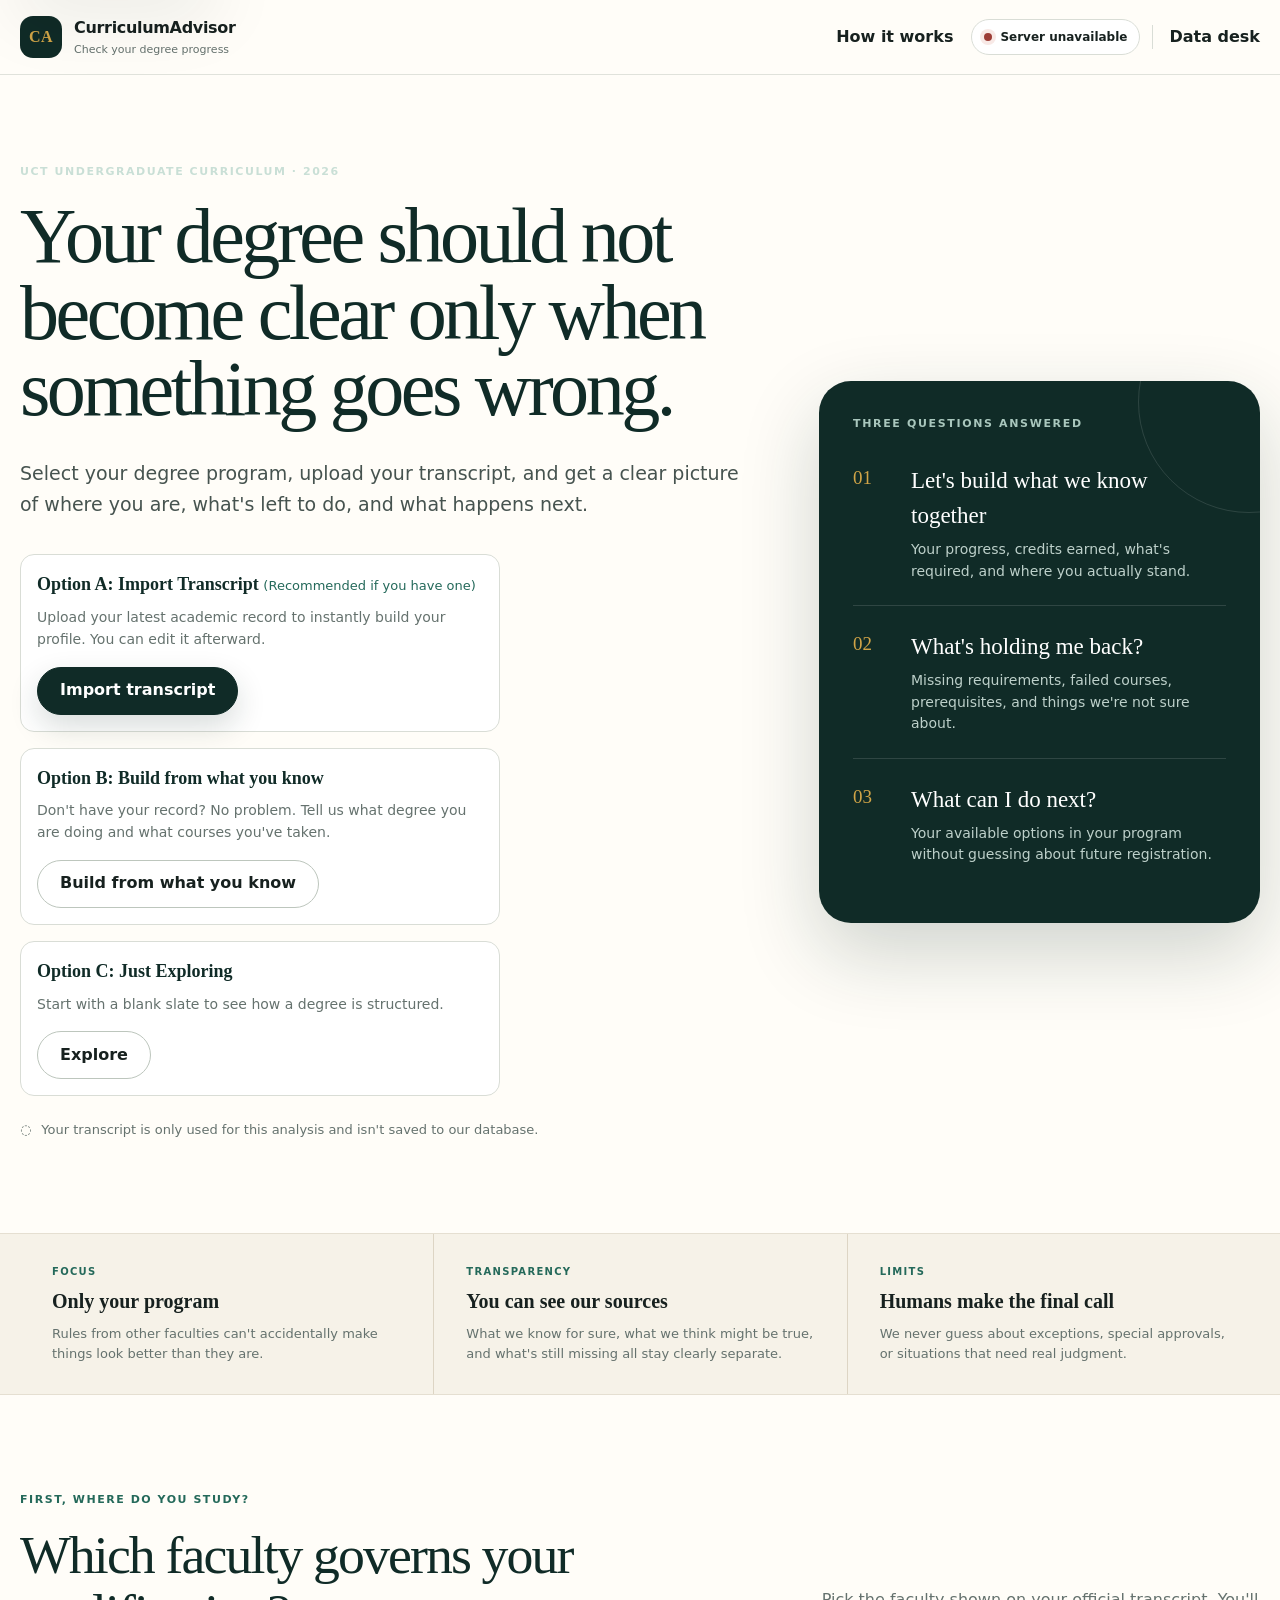
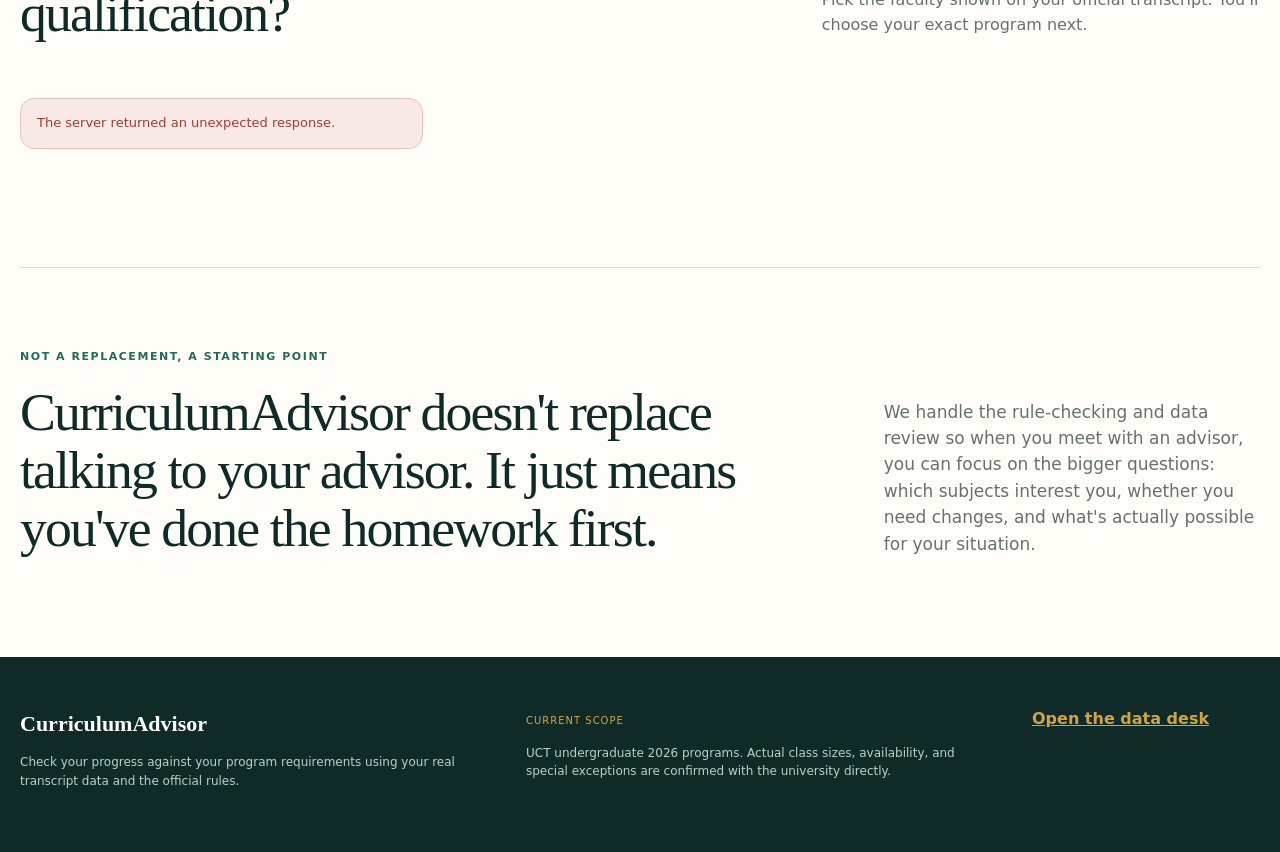
==== commit b8ce531b: "feat: restructure onboarding evidence flow to be collaborative and multi-pathway Refactors the UI an" ====
--- a/static/index.html
+++ b/static/index.html
@@ -65,7 +65,7 @@
         <aside class="hero-argument" aria-label="What CurriculumAdvisor answers">
           <p class="argument-label">Three questions answered</p>
           <ol id="decisionLensList" class="decision-lenses">
-            <li><span>01</span><div><strong>Where am I now?</strong><p>Your progress, credits earned, what's required, and where you actually stand.</p></div></li>
+            <li><span>01</span><div><strong>Let's build what we know together</strong><p>Your progress, credits earned, what's required, and where you actually stand.</p></div></li>
             <li><span>02</span><div><strong>What's holding me back?</strong><p>Missing requirements, failed courses, prerequisites, and things we're not sure about.</p></div></li>
             <li><span>03</span><div><strong>What can I do next?</strong><p>Your available options in your program without guessing about future registration.</p></div></li>
           </ol>
@@ -170,32 +170,67 @@
             <div id="intentNotice" class="message neutral"></div>
             <div class="step-actions">
               <button class="secondary-action button" data-back-step="route" type="button">Back</button>
-              <button class="primary-action button" id="intentContinue" type="button">Next: Upload transcript</button>
+              <button class="primary-action button" id="intentContinue" type="button">Next: Build your profile</button>
             </div>
           </section>
 
           <section class="setup-step hidden" id="evidenceStep">
-            <div class="evidence-grid">
-              <div>
-                <p class="kicker dark">Your academic record</p>
-                <h2>Upload your transcript</h2>
-                <p>We'll read your courses, marks, and grades. Using your program, we'll show you what it all means for finishing your degree.</p>
-                <ul class="evidence-rules">
-                  <li>PDF format, up to 20 MB</li>
-                  <li>Must be the official downloadable transcript from UCT</li>
-                  <li>Photos or scans might not work if the text isn't clear</li>
-                  <li>We'll clearly show what's missing vs. what you failed</li>
-                </ul>
-              </div>
-              <div class="upload-card" id="uploadCard">
+            <div style="margin-bottom: 24px;">
+              <p class="kicker dark">Let's build what we know together</p>
+              <h2>Build your academic profile</h2>
+              <p>Upload your transcript, enter courses manually, or start from scratch to explore options. Using your program, we'll show you what it all means for finishing your degree.</p>
+            </div>
+            <div class="evidence-grid" style="grid-template-columns: repeat(3, 1fr); gap: 16px;">
+              <div class="upload-card" id="uploadCard" style="display: flex; flex-direction: column; justify-content: center; align-items: center; text-align: center; cursor: pointer;">
                 <input id="transcriptFile" type="file" accept="application/pdf,.pdf">
                 <div class="upload-mark" aria-hidden="true">↑</div>
-                <strong>Drop your transcript here</strong>
-                <p>or click to choose a file</p>
-                <span id="selectedFile">No file selected</span>
+                <strong>Upload transcript</strong>
+                <p>PDF format, up to 20 MB</p>
+                <span id="selectedFile" style="margin-top: 8px;">No file selected</span>
               </div>
+
+              <div class="upload-card" id="manualEntryToggle" style="display: flex; flex-direction: column; justify-content: center; align-items: center; text-align: center; cursor: pointer;">
+                <div class="upload-mark" aria-hidden="true">+</div>
+                <strong>Add courses manually</strong>
+                <p>Search and add your grades</p>
+              </div>
+
+              <div class="upload-card" id="startEmptyToggle" style="display: flex; flex-direction: column; justify-content: center; align-items: center; text-align: center; cursor: pointer;">
+                <div class="upload-mark" aria-hidden="true">→</div>
+                <strong>Start empty</strong>
+                <p>Explore your options</p>
+              </div>
             </div>
             <div id="analysisError" class="message error hidden" role="alert"></div>
+
+        <div id="manualEntryArea" class="hidden" style="margin-top: 24px; border: 1px solid var(--line); border-radius: 12px; padding: 20px;">
+          <div style="text-align: left;">
+            <h3 style="margin-top: 0;">Enter courses manually</h3>
+            <p style="font-size: 13px; color: var(--muted); margin-bottom: 16px;">Search for courses and add your grades. We will analyse your progress based on this.</p>
+
+            <div class="field top-gap">
+                <label for="manualCourseSearch">Search for a course</label>
+                <div style="display: flex; gap: 8px;">
+                    <input class="input" id="manualCourseSearch" placeholder="Enter course code or name" autocomplete="off" style="flex: 1;">
+                    <button class="secondary-action button" type="button" id="manualAddBtn">Add</button>
+                </div>
+                <div id="manualCourseDropdown" class="dropdown-list hidden"></div>
+            </div>
+
+            <div class="top-gap">
+                <label>Your courses</label>
+                <div id="manualCourseList" class="manual-course-list">
+                    <div class="empty">No courses added yet. Search above to begin.</div>
+                </div>
+            </div>
+          </div>
+          <button class="primary-action button top-gap full-width" id="analyseManualBtn" type="button" disabled>Analyse manual entry</button>
+
+          <div class="notice info privacy-note top-gap"><span aria-hidden="true">ⓘ</span><span><strong>Manual entry</strong><br>These grades are processed in memory for this request and are not retained.</span></div>
+          <div id="manualAnalysisError" class="error-box hidden" role="alert" aria-live="assertive"></div>
+          <div id="manualProcessing" class="processing hidden" role="status" aria-live="polite"><span class="spinner" aria-hidden="true"></span><span>Analysing manual entry against the selected faculty rules…</span></div>
+        </div>
+
             <div id="analysisProgress" class="analysis-progress hidden" role="status">
               <span class="spinner large" aria-hidden="true"></span>
               <div><strong>Building your report</strong><p id="analysisProgressText">Reading your transcript and checking your program rules…</p></div>
@@ -203,6 +238,7 @@
             <div class="step-actions">
               <button class="secondary-action button" data-back-step="intent" type="button">Back</button>
               <button class="primary-action button" id="analyseButton" type="button" disabled>Build my report</button>
+              <button class="primary-action button hidden" id="analyseEmptyBtn" type="button">Explore options</button>
             </div>
           </section>
         </section>
--- a/static/app.css
+++ b/static/app.css
@@ -69,3 +69,160 @@
 @media(max-width:720px){.shell{width:min(100% - 24px,1240px)}.header-actions .text-button,.admin-link{display:none}.hero-grid{padding-top:55px;padding-bottom:60px}.hero-copy h1{font-size:47px}.hero-lead{font-size:16px}.trust-grid{grid-template-columns:1fr}.trust-grid article{border-left:0;border-top:1px solid #ddd5c4;padding-inline:0}.trust-grid article:first-child{border-top:0}.faculty-section{padding-block:65px}.section-heading,.principle-section{grid-template-columns:1fr;gap:24px}.faculty-grid{grid-template-columns:1fr}.workspace-view{padding-top:14px}.workspace-shell{width:100%}.route-rail,.workspace-panel,.report-panel{border-radius:0;border-inline:0}.route-rail{padding:18px 16px}.rail-faculty{padding:15px 0}.step-list{grid-template-columns:repeat(4,minmax(70px,1fr));overflow:auto}.step-list small{display:none}.workspace-panel,.report-panel{padding:24px 16px;min-height:0}.workspace-heading{display:block}.route-summary-button{margin-top:16px}.field-grid,.evidence-grid,.programme-notes,.method-grid,.major-grid,.course-grid,.evidence-grid-report{grid-template-columns:1fr}.programme-metrics{grid-template-columns:repeat(2,1fr)}.step-actions{align-items:stretch}.step-actions .button{flex:1}.report-hero{grid-template-columns:1fr}.report-score{text-align:left}.metric-grid{grid-template-columns:repeat(2,1fr)}.requirement-card{grid-template-columns:36px 1fr}.requirement-card>.badge{grid-column:2;justify-self:start}.filter-bar{grid-template-columns:1fr}.footer-grid{grid-template-columns:1fr;gap:20px}.modal-shell{padding:28px 20px}.modal-shell h2{font-size:31px}}
 @media(max-width:720px){.requirement-card>.status-widget{grid-column:2;justify-self:start;align-items:flex-start}.major-card-head,.course-card-head{align-items:flex-start}.status-widget{align-items:flex-start;min-width:0}.status-explanation{max-width:100%}}
 @media print{.site-header,.site-footer,.route-rail,.report-toolbar,.report-tabs{display:none!important}.workspace-view{background:white;padding:0}.workspace-shell{display:block;width:100%}.report-panel{border:0;box-shadow:none;padding:0}.report-section{display:block!important}.report-hero{print-color-adjust:exact;-webkit-print-color-adjust:exact}.badge,.decision-card,.notice-row{print-color-adjust:exact;-webkit-print-color-adjust:exact}}
+
+.dropdown-list {
+    position: absolute;
+    background: white;
+    border: 1px solid var(--line);
+    border-radius: var(--radius-sm);
+    max-height: 200px;
+    overflow-y: auto;
+    width: 100%;
+    max-width: 400px;
+    z-index: 10;
+    box-shadow: 0 4px 12px rgba(0,0,0,0.1);
+}
+.dropdown-item {
+    padding: 8px 12px;
+    cursor: pointer;
+    font-size: 14px;
+    border-bottom: 1px solid var(--line-light);
+}
+.dropdown-item:last-child {
+    border-bottom: none;
+}
+.dropdown-item:hover {
+    background: var(--surface);
+}
+.manual-course-list {
+    border: 1px solid var(--line);
+    border-radius: var(--radius-sm);
+    padding: 12px;
+    background: var(--surface);
+    min-height: 100px;
+    display: flex;
+    flex-direction: column;
+    gap: 8px;
+}
+.manual-course-item {
+    display: flex;
+    justify-content: space-between;
+    align-items: center;
+    background: white;
+    padding: 8px 12px;
+    border: 1px solid var(--line);
+    border-radius: var(--radius-sm);
+}
+.manual-course-item .course-info {
+    font-size: 14px;
+    font-weight: 500;
+}
+.manual-course-item .course-grade {
+    display: flex;
+    align-items: center;
+    gap: 8px;
+}
+.manual-course-item input {
+    width: 60px;
+    padding: 4px 8px;
+    text-align: center;
+}
+.remove-btn {
+    background: none;
+    border: none;
+    color: var(--danger, #d32f2f);
+    cursor: pointer;
+    font-size: 16px;
+    padding: 0 4px;
+}
+.remove-btn:hover {
+    opacity: 0.8;
+}
+
+/* Manual Entry UI Styles */
+.manual-search-group {
+    display: flex;
+    gap: 8px;
+    margin-bottom: 16px;
+}
+.secondary-btn, .primary-btn {
+    display: inline-flex;
+    align-items: center;
+    justify-content: center;
+    min-height: 44px;
+    border-radius: 999px;
+    padding: 0 22px;
+    font-weight: 760;
+    text-decoration: none;
+    cursor: pointer;
+    transition: transform .18s ease, box-shadow .18s ease, background .18s ease;
+}
+.secondary-btn {
+    border: 1px solid var(--line-dark);
+    background: white;
+}
+.secondary-btn:hover {
+    box-shadow: var(--shadow-soft);
+}
+.primary-btn {
+    border: 1px solid var(--forest);
+    background: var(--forest);
+    color: white;
+}
+.primary-btn:hover {
+    background: var(--forest-2);
+}
+.primary-btn:disabled, .secondary-btn:disabled {
+    opacity: 0.45;
+    cursor: not-allowed;
+    transform: none;
+    box-shadow: none;
+}
+.full-width {
+    width: 100%;
+}
+.manual-course-item {
+    display: flex;
+    justify-content: space-between;
+    align-items: center;
+    padding: 12px 16px;
+    border: 1px solid var(--line);
+    border-radius: var(--radius-sm);
+    margin-bottom: 8px;
+    background: white;
+}
+.manual-course-details strong {
+    display: block;
+    color: var(--forest);
+    margin-bottom: 4px;
+}
+.manual-course-details span {
+    font-size: 13px;
+    color: var(--muted);
+}
+.manual-course-actions {
+    display: flex;
+    gap: 12px;
+    align-items: center;
+}
+.manual-mark-input {
+    width: 70px;
+    text-align: center;
+}
+.remove-btn {
+    background: none;
+    border: none;
+    color: var(--red);
+    cursor: pointer;
+    font-size: 14px;
+    padding: 4px 8px;
+    border-radius: 4px;
+}
+.remove-btn:hover {
+    background: var(--red-soft);
+}
+.top-gap {
+    margin-top: 16px;
+}
+
+.hidden { display: none !important; }
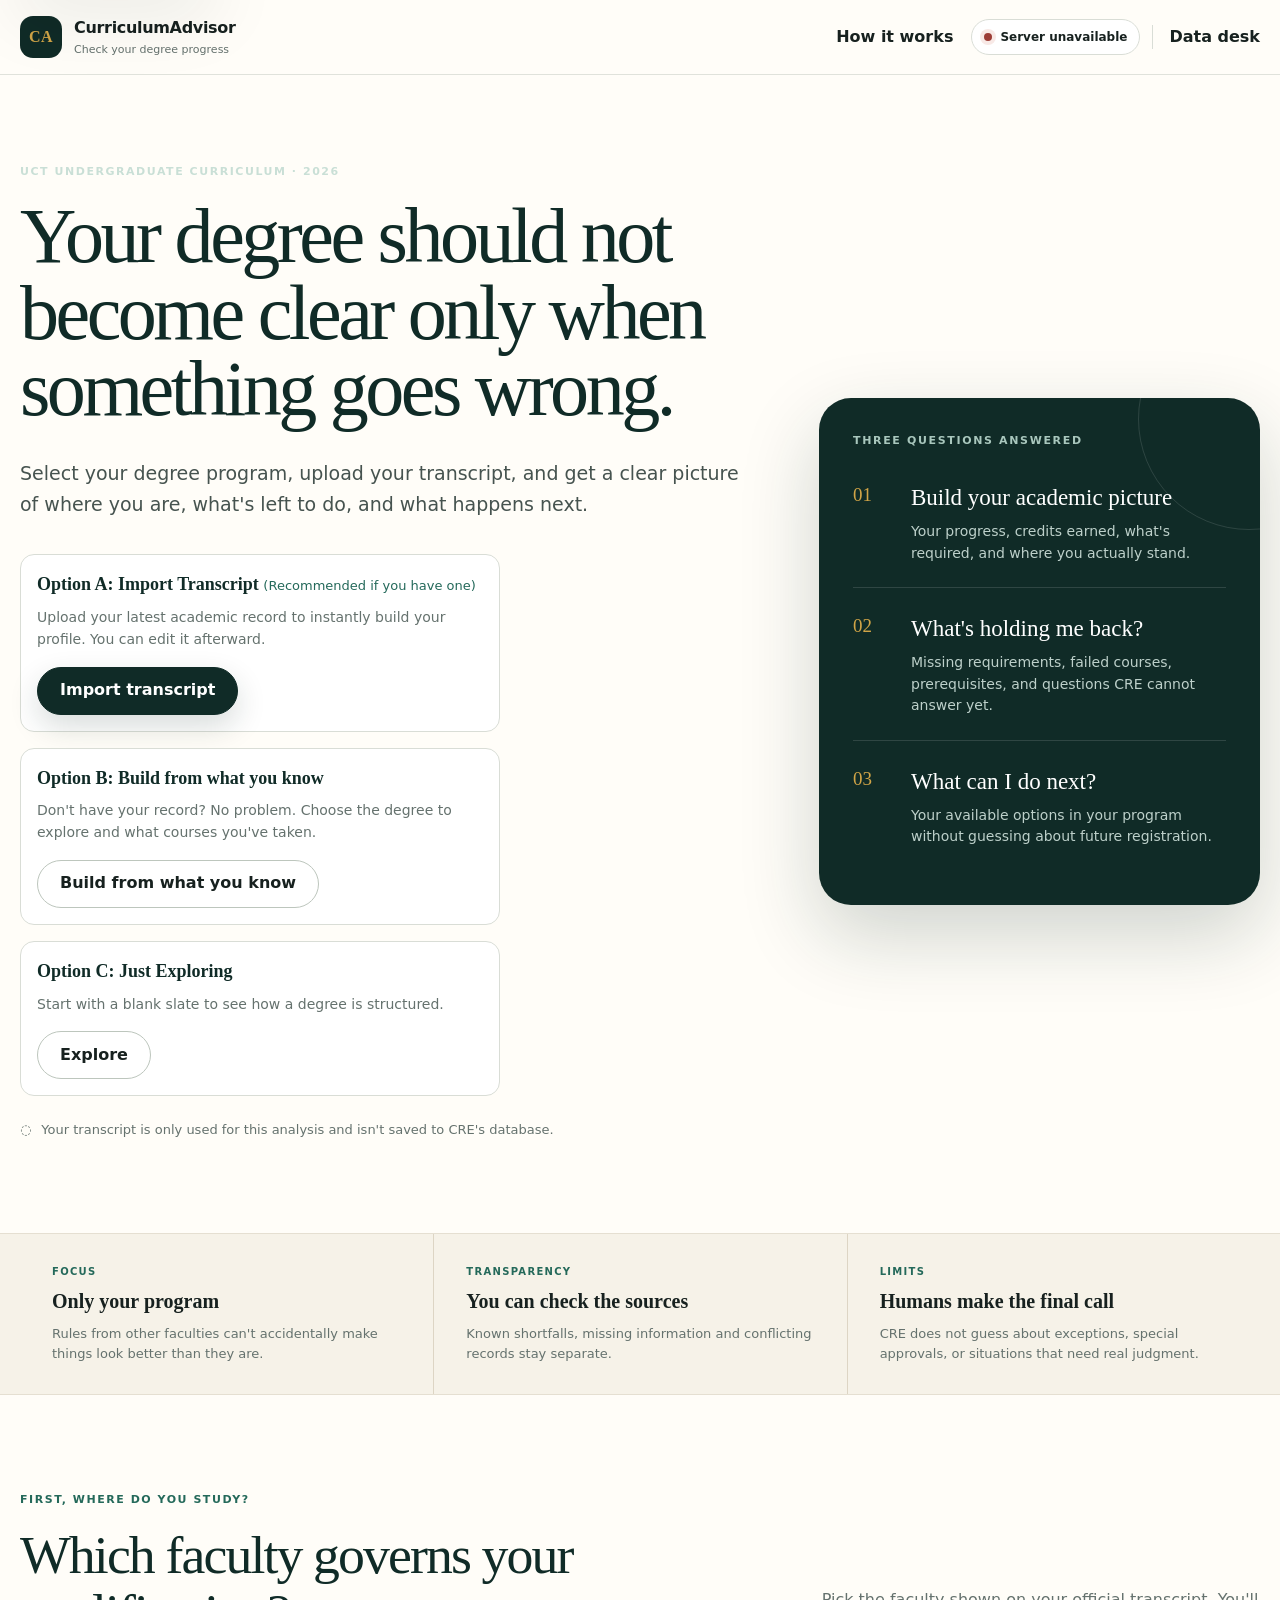
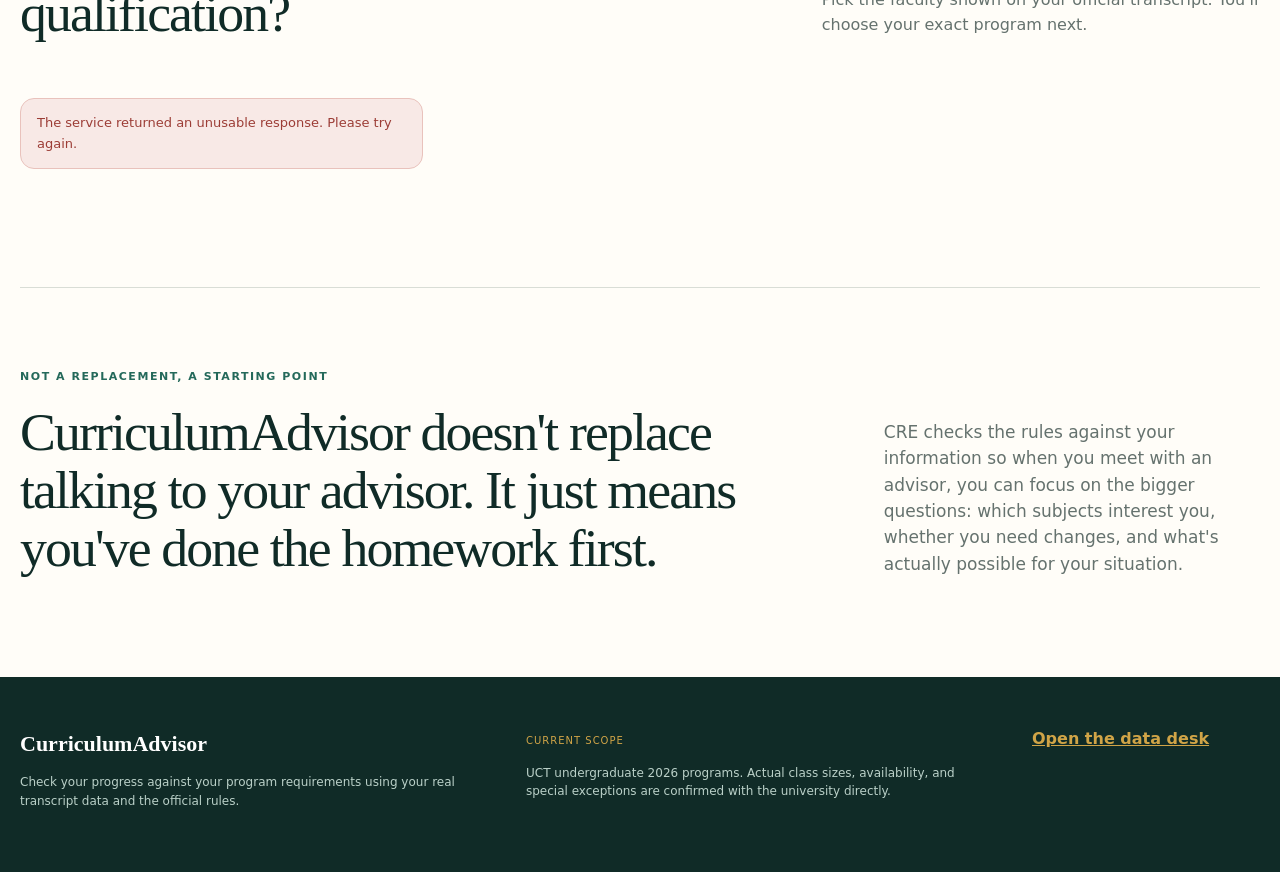
==== commit 73f07140: "Share CRE student workspace and clarify policy action language Unify UCT and Northstar presentation " ====
--- a/static/index.html
+++ b/static/index.html
@@ -7,6 +7,10 @@
   <meta name="theme-color" content="#102b27">
   <title>CurriculumAdvisor · Understand your degree</title>
   <link rel="stylesheet" href="/static/app.css">
+  <link rel="stylesheet" href="/static/student-workspace.css">
+  <script src="/static/student-language.js" defer></script>
+  <script src="/static/student-portal.js" defer></script>
+  <script src="/static/student-workspace.js" defer></script>
   <script src="/static/app.js" defer></script>
 </head>
 <body>
@@ -48,7 +52,7 @@
             </div>
             <div class="onboarding-option">
               <h3>Option B: Build from what you know</h3>
-              <p>Don't have your record? No problem. Tell us what degree you are doing and what courses you've taken.</p>
+              <p>Don't have your record? No problem. Choose the degree to explore and what courses you've taken.</p>
               <button class="secondary-action" type="button" id="buildManuallyButton">Build from what you know</button>
             </div>
             <div class="onboarding-option">
@@ -59,24 +63,24 @@
           </div>
           <div class="privacy-line">
             <span aria-hidden="true">◌</span>
-            <span>Your transcript is only used for this analysis and isn't saved to our database.</span>
+            <span>Your transcript is only used for this analysis and isn't saved to CRE's database.</span>
           </div>
         </div>
         <aside class="hero-argument" aria-label="What CurriculumAdvisor answers">
           <p class="argument-label">Three questions answered</p>
           <ol id="decisionLensList" class="decision-lenses">
-            <li><span>01</span><div><strong>Let's build what we know together</strong><p>Your progress, credits earned, what's required, and where you actually stand.</p></div></li>
-            <li><span>02</span><div><strong>What's holding me back?</strong><p>Missing requirements, failed courses, prerequisites, and things we're not sure about.</p></div></li>
+            <li><span>01</span><div><strong>Build your academic picture</strong><p>Your progress, credits earned, what's required, and where you actually stand.</p></div></li>
+            <li><span>02</span><div><strong>What's holding me back?</strong><p>Missing requirements, failed courses, prerequisites, and questions CRE cannot answer yet.</p></div></li>
             <li><span>03</span><div><strong>What can I do next?</strong><p>Your available options in your program without guessing about future registration.</p></div></li>
           </ol>
         </aside>
       </div>
 
-      <section class="trust-band" aria-label="How we keep it honest">
+      <section class="trust-band" aria-label="How CRE keeps answers bounded">
         <div class="shell trust-grid">
           <article><span>Focus</span><strong>Only your program</strong><p>Rules from other faculties can't accidentally make things look better than they are.</p></article>
-          <article><span>Transparency</span><strong>You can see our sources</strong><p>What we know for sure, what we think might be true, and what's still missing all stay clearly separate.</p></article>
-          <article><span>Limits</span><strong>Humans make the final call</strong><p>We never guess about exceptions, special approvals, or situations that need real judgment.</p></article>
+          <article><span>Transparency</span><strong>You can check the sources</strong><p>Known shortfalls, missing information and conflicting records stay separate.</p></article>
+          <article><span>Limits</span><strong>Humans make the final call</strong><p>CRE does not guess about exceptions, special approvals, or situations that need real judgment.</p></article>
         </div>
       </section>
 
@@ -98,7 +102,7 @@
           <p class="kicker dark">Not a replacement, a starting point</p>
           <h2>CurriculumAdvisor doesn't replace talking to your advisor. It just means you've done the homework first.</h2>
         </div>
-        <p>We handle the rule-checking and data review so when you meet with an advisor, you can focus on the bigger questions: which subjects interest you, whether you need changes, and what's actually possible for your situation.</p>
+        <p>CRE checks the rules against your information so when you meet with an advisor, you can focus on the bigger questions: which subjects interest you, whether you need changes, and what's actually possible for your situation.</p>
       </section>
     </section>
 
@@ -117,8 +121,8 @@
             <li data-step="account"><span>4</span><div><strong>Your results</strong><small>Status, blockers, next steps</small></div></li>
           </ol>
           <div class="rail-note">
-            <strong>Why we ask for your program first</strong>
-            <p>The same course can count differently depending on your program. We need to know your program to understand what your grades actually mean for you.</p>
+            <strong>Why choose your programme first</strong>
+            <p>The same course can count differently depending on your program. CRE needs a programme context to apply the relevant rules. This does not establish admission or registration.</p>
           </div>
         </aside>
 
@@ -143,12 +147,12 @@
               <label class="field hidden" id="pathwayField">
                 <span>Specialization or stream (if any)</span>
                 <select id="pathwaySelect"><option value="">Choose an option</option></select>
-                <small>This helps us check the right rules for you.</small>
+                <small>This selects which rules CRE checks.</small>
               </label>
             </div>
             <div id="programmePreview" class="programme-preview empty-state">
               <div class="empty-symbol" aria-hidden="true">↳</div>
-              <div><strong>Your program sets what we'll check.</strong><p>Select it to see the length, credits needed, and what majors are available.</p></div>
+              <div><strong>Your programme sets which rules CRE checks.</strong><p>Select it to see the length, credits needed, and what majors are available.</p></div>
             </div>
             <div class="step-actions">
               <span></span>
@@ -165,7 +169,7 @@
               <label class="field hidden" id="majorOneField"><span>First major</span><select id="majorOne"><option value="">Choose a major</option></select></label>
               <label class="field hidden" id="majorTwoField"><span>Second major</span><select id="majorTwo"><option value="">Choose a major</option></select></label>
               <label class="field hidden" id="majorThreeField"><span>Extra major <em>optional</em></span><select id="majorThree"><option value="">Skip this</option></select></label>
-              <label class="field"><span>How many years have you been enrolled? <em>optional</em></span><input id="yearsRegistered" type="number" min="1" max="20" inputmode="numeric" placeholder="e.g. 3"><small>We use this to check your progress.</small></label>
+              <label class="field"><span>How many years have you been enrolled? <em>optional</em></span><input id="yearsRegistered" type="number" min="1" max="20" inputmode="numeric" placeholder="e.g. 3"><small>This supports legacy duration checks; it is not a registration history.</small></label>
             </div>
             <div id="intentNotice" class="message neutral"></div>
             <div class="step-actions">
@@ -176,9 +180,9 @@
 
           <section class="setup-step hidden" id="evidenceStep">
             <div style="margin-bottom: 24px;">
-              <p class="kicker dark">Let's build what we know together</p>
+              <p class="kicker dark">Build your academic picture</p>
               <h2>Build your academic profile</h2>
-              <p>Upload your transcript, enter courses manually, or start from scratch to explore options. Using your program, we'll show you what it all means for finishing your degree.</p>
+              <p>Upload your transcript, enter courses manually, or start from scratch to explore options. CRE relates that information to the requirements of your chosen programme.</p>
             </div>
             <div class="evidence-grid" style="grid-template-columns: repeat(3, 1fr); gap: 16px;">
               <div class="upload-card" id="uploadCard" style="display: flex; flex-direction: column; justify-content: center; align-items: center; text-align: center; cursor: pointer;">
@@ -206,7 +210,7 @@
         <div id="manualEntryArea" class="hidden" style="margin-top: 24px; border: 1px solid var(--line); border-radius: 12px; padding: 20px;">
           <div style="text-align: left;">
             <h3 style="margin-top: 0;">Enter courses manually</h3>
-            <p style="font-size: 13px; color: var(--muted); margin-bottom: 16px;">Search for courses and add your grades. We will analyse your progress based on this.</p>
+            <p style="font-size: 13px; color: var(--muted); margin-bottom: 16px;">Search for courses and add your grades. CRE will use this information to assess your curriculum.</p>
 
             <div class="field top-gap">
                 <label for="manualCourseSearch">Search for a course</label>
@@ -247,8 +251,8 @@
           <div class="report-toolbar">
             <button class="back-link" id="newAnalysisButton" type="button">← Start over</button>
             <div>
-              <button class="text-button" id="copySummaryButton" type="button">Copy summary</button>
-              <button class="secondary-action button compact" id="printButton" type="button">Print</button>
+              <button class="text-button" id="copySummaryButton" type="button" hidden>Copy summary</button>
+              <button class="secondary-action button compact" id="printButton" type="button" hidden>Print</button>
             </div>
           </div>
           <div id="reportContent"></div>
@@ -269,12 +273,12 @@
     <form method="dialog" class="modal-shell">
       <button class="modal-close" aria-label="Close" value="close">×</button>
       <p class="kicker dark">How it works</p>
-      <h2>Four separate things we keep track of.</h2>
+      <h2>Four parts of an answer.</h2>
       <div class="method-grid">
         <article><span>01</span><strong>Your transcript</strong><p>What your academic record shows: courses you took, marks, grades, program name, and years.</p></article>
         <article><span>02</span><strong>Program rules</strong><p>What your program requires and which courses count toward it.</p></article>
-        <article><span>03</span><strong>What we can figure out</strong><p>What we know for sure when we match your grades against the rules.</p></article>
-        <article><span>04</span><strong>What needs human decision</strong><p>Things we can't guess: exceptions, substitutions, class availability, or special cases that need advisor approval.</p></article>
+        <article><span>03</span><strong>What CRE can establish</strong><p>What the available information establishes under the rules.</p></article>
+        <article><span>04</span><strong>What needs human decision</strong><p>Questions CRE cannot decide: exceptions, substitutions, class availability, or special cases that need advisor approval.</p></article>
       </div>
       <div id="trustBoundaryList" class="trust-boundary-list"></div>
     </form>
--- a/static/app.css
+++ b/static/app.css
@@ -226,3 +226,19 @@
 }
 
 .hidden { display: none !important; }
+
+/* Structured outcomes retain textual labels as well as distinct visual states. */
+.notice-row.satisfied { background:#edf7f0; color:#194d32; border-color:#31764c; }
+.notice-row.not_satisfied { background:#fff1ee; color:#792d20; border-color:#ae4836; }
+.notice-row.unresolved,.notice-row.unsupported { background:#f1f4f5; color:#344850; border-color:#71868f; }
+.notice-row.conflict { background:#fff3dc; color:#65460b; border-color:#a87719; }
+.notice-row .badge { white-space:normal; text-align:left; letter-spacing:0; }
+.notice-row.satisfied .badge { background:#d2eadb; color:#194d32; }
+.notice-row.not_satisfied .badge { background:#f8d8d0; color:#792d20; }
+.notice-row.unresolved .badge,.notice-row.unsupported .badge { background:#dee7eb; color:#344850; }
+.notice-row.conflict .badge { background:#f6dfa9; color:#65460b; }
+.notice-row { overflow-wrap:anywhere; }
+.notice-row details { margin-top:12px; }
+.notice-row summary { cursor:pointer; padding-block:6px; }
+.notice-row summary:focus-visible,.report-tab:focus-visible { outline:2px solid #235d77; outline-offset:3px; }
+.notice-group-body { display:grid; gap:12px; }
--- a/static/student-workspace.css
+++ b/static/student-workspace.css
@@ -0,0 +1,93 @@
+/* Shared CRE workspace. Entry-shell colours and acquisition flows stay separate. */
+.state-text { font-weight: 700; }
+.state-text.satisfied { color: #24634a; }
+.state-text.not_satisfied { color: #914744; }
+.state-text.conflict { color: #855d15; }
+.cre-workspace .notice-row.policy_clear { border-left: 3px solid #408366; background: #eef6f0; }
+.cre-workspace .notice-row.policy_triggered { border-left: 3px solid #b98125; background: #fbf2dd; }
+.notice-row.awarded { background: #edf5ef; border-left: 3px solid #357148; }
+.notice-row.not_awarded { background: #f9eeee; border-left: 3px solid #9c4949; }
+/* Meaning first; supporting explanations stay available through native disclosure. */
+.cre-workspace .human-card { background: white; padding: 20px; margin: 12px 0; border-left-width: 4px; }
+.cre-workspace .human-card > header { display: flex; align-items: baseline; flex-wrap: wrap; gap: 8px 16px; justify-content: space-between; }
+.cre-workspace .human-card .human-meaning { font-size: 16px; max-width: 70ch; }
+.cre-workspace .human-card .human-boundary { font-size: 14px; color: #3d5551; }
+.cre-workspace .human-card > small { display: block; margin: 8px 0; }
+.cre-workspace .human-card > details { border-top: 1px solid #e2e8e6; padding: 10px 0 0; margin-top: 12px; }
+.cre-workspace .human-card details p { max-width: 75ch; overflow-wrap: anywhere; }
+.cre-workspace .human-card summary { font-size: 14px; }
+.cre-workspace .portal-counts { grid-template-columns: repeat(auto-fit, minmax(160px, 1fr)); }
+.cre-workspace .portal-evidence-list > section { padding: 16px 0; }
+.cre-workspace .portal-evidence-list details { margin-top: 10px; }
+.cre-workspace .portal-alerts { display: grid; grid-template-columns: repeat(auto-fit, minmax(220px, 1fr)); gap: 16px; }
+@media (max-width: 600px) {
+  .cre-workspace .human-card { padding: 16px; }
+  .cre-workspace .human-card > header { display: grid; gap: 8px; }
+  .cre-workspace .human-card .badge { justify-self: start; }
+  .cre-workspace .portal-counts { grid-template-columns: repeat(2, minmax(0, 1fr)); }
+}
+.cre-workspace { color: #203b35; min-width: 0; letter-spacing: 0; }
+.cre-workspace * { box-sizing: border-box; letter-spacing: 0; }
+.cre-account { background: #123e38; color: #fffdf8; padding: 28px; display: flex; gap: 24px; justify-content: space-between; align-items: center; }
+.cre-account h1 { font-family: Georgia, serif; font-size: 32px; line-height: 1.2; color: inherit; margin: 12px 0; }
+.cre-account p { margin: 8px 0; }
+.cre-account span, .cre-account small { font-size: 13px; }
+.cre-account .cre-wordmark { color: #e8c76f; text-align: right; font-size: 24px; flex-shrink: 0; }
+.cre-tools { display: flex; align-items: center; flex-wrap: wrap; gap: 10px; padding: 16px 0; }
+.cre-nav { display: flex; flex-wrap: wrap; justify-content: flex-start; gap: 8px; border-block: 1px solid #cdd6d1; padding: 12px 0; text-align: left; }
+.cre-workspace button { background: #fff; color: #234b40; border: 1px solid #819b91; border-radius: 4px; padding: 10px 14px; min-height: 44px; cursor: pointer; white-space: normal; }
+.cre-workspace button[aria-current="page"] { background: #234b40; color: white; }
+.cre-workspace :focus-visible { outline: 3px solid #8566a0; outline-offset: 3px; }
+.cre-section { padding: 24px 0; min-width: 0; }
+.cre-section:focus { outline: none; }
+.cre-section h2 { font-family: Georgia, serif; font-size: 23px; line-height: 1.3; }
+.cre-section h3 { font-size: 18px; line-height: 1.4; }
+.cre-section p { line-height: 1.6; }
+.cre-questions { display: grid; grid-template-columns: repeat(3,minmax(0,1fr)); gap: 22px; border-bottom: 1px solid #cdd6d1; padding-bottom: 26px; }
+.cre-questions > div { border-top: 3px solid #376756; padding-top: 8px; }
+.cre-questions > div:nth-child(2) { border-color: #9881a8; }
+.cre-questions > div:nth-child(3) { border-color: #b6943d; }
+.cre-questions h2 { font-size: 20px; }
+.cre-questions button { margin: 4px 0; }
+.cre-alert { padding-left: 10px; border-left: 3px solid #88969c; }
+.cre-alert.not_satisfied { border-color: #b35048; }
+.cre-alert.conflict { border-color: #9070a4; }
+.cre-position { padding: 12px 0; }
+.cre-workspace .human-card { background: #fff; border-radius: 6px; padding: 20px; margin: 12px 0; }
+.cre-workspace .human-card header { display: flex; justify-content: space-between; gap: 12px; flex-wrap: wrap; }
+.cre-workspace .human-card details { border-top: 1px solid #d7ded9; margin-top: 12px; padding-top: 12px; }
+.cre-workspace .human-card .human-boundary { font-size: 14px; }
+.cre-workspace .human-card > small { display: block; }
+.cre-workspace summary { cursor: pointer; }
+.cre-workspace .portal-group { padding-top: 10px; margin-top: 26px; border-top: 1px solid #d7ded9; }
+.cre-workspace .portal-sequence { display: grid; grid-template-columns: repeat(3,minmax(0,1fr)); gap: 24px; border-block: 1px solid #d7ded9; padding: 16px 0; }
+.cre-workspace .portal-evidence-list { display: grid; grid-template-columns: repeat(2,minmax(0,1fr)); gap: 20px; }
+.cre-workspace .portal-evidence-list section, .cre-workspace .portal-source { padding: 16px 0; border-bottom: 1px solid #d7ded9; }
+.cre-workspace .portal-source details { margin: 14px 0; }
+.cre-workspace .portal-help section { max-width: 72ch; padding: 12px 0; }
+.cre-courses { display: grid; grid-template-columns: repeat(2,minmax(0,1fr)); gap: 18px; margin-top: 20px; }
+.cre-courses article { background: white; border: 1px solid #d7ded9; border-radius: 6px; padding: 18px; }
+.cre-workspace input { display: block; width: 100%; min-height: 44px; padding: 10px; border: 1px solid #819b91; }
+.cre-workspace [hidden] { display: none !important; }
+.cre-workspace p, .cre-workspace h1, .cre-workspace h2, .cre-workspace h3, .cre-workspace strong, .cre-workspace small, .cre-workspace summary { overflow-wrap: anywhere; }
+.cre-workspace .badge { white-space: normal; }
+.cre-workspace .next-action { max-width: 68ch; margin: 16px 0; }
+.cre-workspace .next-action p { margin: 8px 0; }
+.cre-inspector { border-top: 1px solid #819b91; padding: 16px 0; }
+.cre-inspector pre { white-space: pre-wrap; overflow-wrap: anywhere; font-size: 12px; }
+.report-panel:has(.cre-workspace) { border-radius: 8px; }
+.report-toolbar [hidden] { display: none !important; }
+@media(max-width: 700px) {
+  .cre-account { padding: 20px; gap: 12px; }
+  .cre-account h1, .northstar .cre-account h1 { font-size: 26px; }
+  .cre-wordmark { display: none; }
+  .cre-questions, .cre-workspace .portal-sequence, .cre-workspace .portal-evidence-list, .cre-courses { grid-template-columns: minmax(0,1fr); }
+  .cre-nav { display: grid; grid-template-columns: repeat(2,minmax(0,1fr)); }
+}
+@media print {
+  .site-header, .workspace-sidebar, .portal-sidebar, .ns-header, .ns-toolbar, .ns-debug, .cre-tools, .cre-nav, .cre-inspector, #ns-message, .report-toolbar { display: none !important; }
+  .cre-account { background: white; color: black; border-bottom: 1px solid black; }
+  .cre-workspace::before { content: "CRE reasoning output - not an official academic record"; display: block; padding: 12px 0; }
+  .cre-section details > * { display: block; }
+  .northstar #ns-workspace:not([hidden]), .workspace-layout { display: block; }
+}
